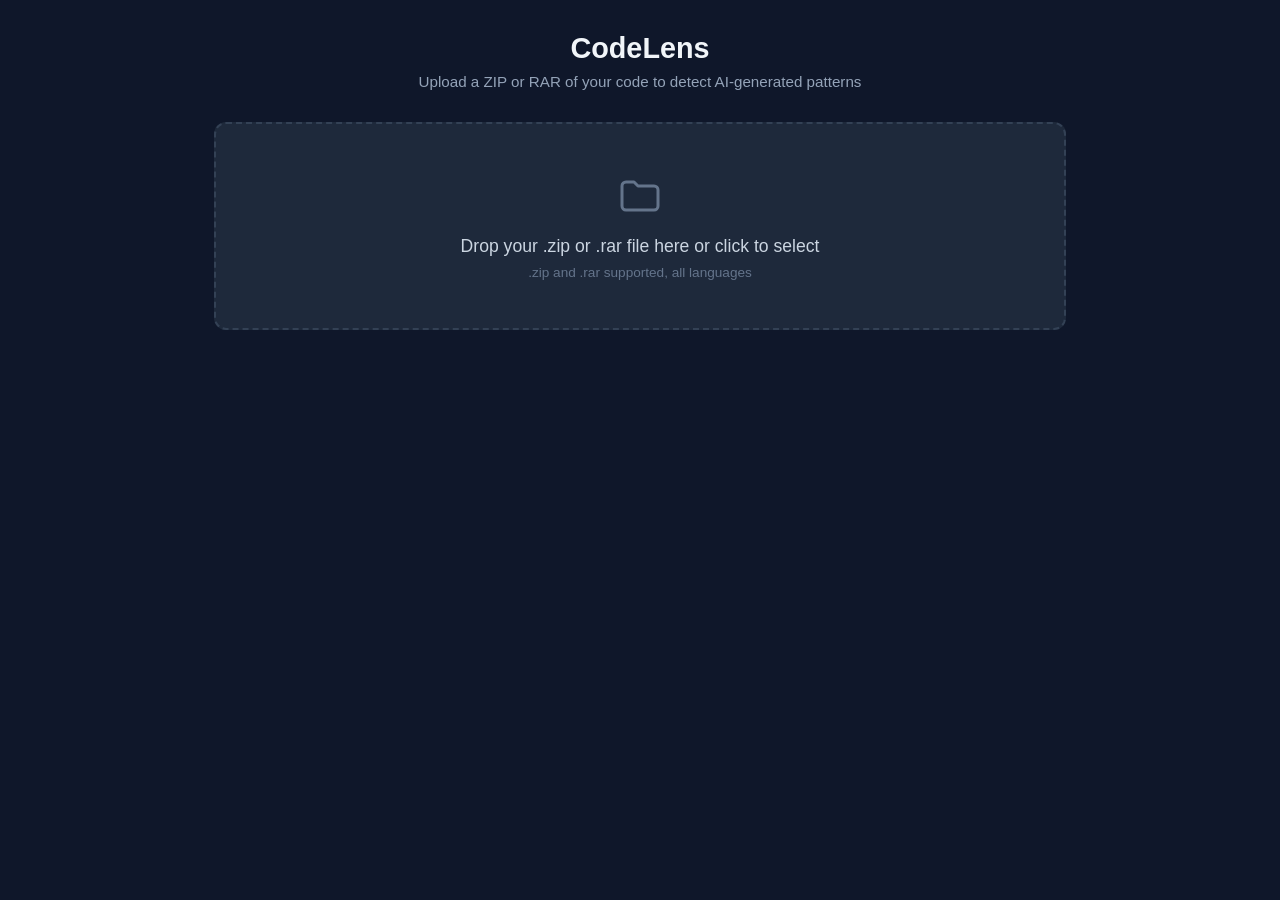
==== index.html @ b9134aea "feat: initial project setup — CodeLens AI detection tool" ====
<!DOCTYPE html>
<html lang="en">
<head>
<meta http-equiv="Content-Type" content="text/html; charset=UTF-8">
<meta name="viewport" content="width=device-width, initial-scale=1.0">
<title>CodeLens — AI Code Detector</title>
<link rel="icon" type="image/png" href="icon.png">
<link rel="apple-touch-icon" href="icon.png">
<style>
  * { margin: 0; padding: 0; box-sizing: border-box; }
  body {
    font-family: -apple-system, BlinkMacSystemFont, 'Segoe UI', Roboto, sans-serif;
    background: #0f172a; color: #e2e8f0; min-height: 100vh;
  }
  .container { max-width: 900px; margin: 0 auto; padding: 2rem 1.5rem; }
  h1 { text-align: center; font-size: 1.8rem; margin-bottom: 0.5rem; color: #f1f5f9; }
  .subtitle { text-align: center; color: #94a3b8; margin-bottom: 2rem; font-size: 0.95rem; }

  .upload-area {
    border: 2px dashed #334155; border-radius: 12px; padding: 3rem 2rem;
    text-align: center; cursor: pointer; transition: all 0.2s;
    background: #1e293b; position: relative;
  }
  .upload-area:hover, .upload-area.dragover { border-color: #3b82f6; background: #1e3a5f; }
  .upload-area input[type="file"] { position: absolute; inset: 0; opacity: 0; cursor: pointer; }
  .upload-icon { width: 3rem; height: 3rem; margin: 0 auto 1rem; display: block; color: #64748b; }
  .icon { width: 1em; height: 1em; vertical-align: -0.15em; }
  .tab-btn .icon, .toggle-btn .icon, .section-h .icon { margin-right: 0.45rem; }
  .dot { width: 0.8em; height: 0.8em; margin-right: 0.4rem; vertical-align: 0; }
  .chev { width: 0.9em; height: 0.9em; }
  .upload-text { font-size: 1.1rem; color: #cbd5e1; }
  .upload-hint { color: #64748b; font-size: 0.85rem; margin-top: 0.5rem; }

  .progress-bar-container {
    margin-top: 1.5rem; height: 6px; background: #1e293b; border-radius: 3px;
    overflow: hidden; display: none;
  }
  .progress-bar { height: 100%; width: 0%; background: #3b82f6; border-radius: 3px; transition: width 0.3s; }
  .loading-text { text-align: center; margin-top: 1rem; color: #94a3b8; display: none; font-size: 0.9rem; }

  #results { display: none; margin-top: 2rem; }
  .verdict-bar { padding: 1.5rem; border-radius: 12px; text-align: center; margin-bottom: 1.5rem; }
  .verdict-bar.green { background: #052e16; border: 1px solid #166534; }
  .verdict-bar.yellow { background: #422006; border: 1px solid #854d0e; }
  .verdict-bar.red { background: #450a0a; border: 1px solid #991b1b; }
  .verdict-label { font-size: 0.8rem; text-transform: uppercase; letter-spacing: 0.1em; margin-bottom: 0.5rem; }
  .verdict-bar.green .verdict-label { color: #4ade80; }
  .verdict-bar.yellow .verdict-label { color: #fbbf24; }
  .verdict-bar.red .verdict-label { color: #f87171; }
  .verdict-value { font-size: 1.5rem; font-weight: 700; margin-bottom: 1rem; }
  .verdict-bar.green .verdict-value { color: #22c55e; }
  .verdict-bar.yellow .verdict-value { color: #f59e0b; }
  .verdict-bar.red .verdict-value { color: #ef4444; }

  .stats { display: grid; grid-template-columns: repeat(auto-fit, minmax(140px, 1fr)); gap: 0.75rem; }
  .stat-box { background: #1e293b; border-radius: 8px; padding: 0.75rem 1rem; text-align: center; }
  .stat-value { font-size: 1.3rem; font-weight: 700; color: #f1f5f9; }
  .stat-label { font-size: 0.75rem; color: #64748b; margin-top: 0.25rem; }

  .toggle-section { margin-top: 1.5rem; display: flex; gap: 0.5rem; align-items: center; flex-wrap: wrap; }
  .toggle-btn {
    background: #1e293b; border: 1px solid #334155; color: #e2e8f0; padding: 0.5rem 1rem;
    border-radius: 8px; cursor: pointer; font-size: 0.85rem; transition: all 0.2s;
  }
  .toggle-btn:hover { background: #334155; }
  .toggle-btn.active { background: #3b82f6; border-color: #3b82f6; }

  .file-list { margin-top: 0.75rem; }
  .file-item {
    display: flex; align-items: center; padding: 0.5rem 0.75rem;
    border-bottom: 1px solid #1e293b; font-size: 0.85rem; gap: 1rem; flex-wrap: wrap;
  }
  .file-item:hover { background: #1e293b; }
  .file-lang {
    padding: 0.15rem 0.5rem; border-radius: 4px; font-size: 0.7rem; font-weight: 700;
    background: #334155; color: #94a3b8; min-width: 48px; text-align: center;
  }
  .file-name {
    flex: 1; overflow: hidden; text-overflow: ellipsis; white-space: nowrap;
    color: #cbd5e1; font-family: 'SF Mono', 'Fira Code', monospace; font-size: 0.8rem;
  }
  .file-score { font-weight: 700; font-family: 'SF Mono', 'Fira Code', monospace; min-width: 50px; text-align: right; }
  .bar-cell { width: 100px; }
  .bar-bg { height: 6px; background: #334155; border-radius: 3px; overflow: hidden; }
  .bar-fill { height: 100%; border-radius: 3px; transition: width 0.4s; }
  .score-green { color: #22c55e; } .score-amber { color: #f59e0b; } .score-red { color: #ef4444; }
  .bar-fill.green { background: #22c55e; } .bar-fill.amber { background: #f59e0b; } .bar-fill.red { background: #ef4444; }

  .tabs { display: flex; gap: 0; margin-bottom: 1.5rem; border-bottom: 2px solid #334155; }
  .tab-btn {
    padding: 0.6rem 1.5rem; background: none; border: none; color: #64748b;
    font-size: 0.9rem; font-weight: 600; cursor: pointer; border-bottom: 2px solid transparent;
    margin-bottom: -2px; transition: all 0.2s;
  }
  .tab-btn:hover { color: #cbd5e1; }
  .tab-btn.active { color: #3b82f6; border-bottom-color: #3b82f6; }
  .tab-content { display: none; } .tab-content.active { display: block; }

  .section-h { margin: 2.25rem 0 1.25rem; color: #e2e8f0; font-size: 1.1rem; }
  .tab-content > .section-h:first-child { margin-top: 0; }
  .audit-scores { display: grid; grid-template-columns: repeat(auto-fit, minmax(180px, 1fr)); gap: 0.75rem; margin-bottom: 1.5rem; }
  .audit-score-box { background: #1e293b; border-radius: 8px; padding: 1rem; text-align: center; }
  .audit-score-value { font-size: 1.8rem; font-weight: 700; font-family: 'SF Mono', 'Fira Code', monospace; }
  .audit-score-label { font-size: 0.75rem; color: #64748b; margin-top: 0.25rem; text-transform: uppercase; letter-spacing: 0.05em; }
  .score-critical { color: #ef4444; } .score-high { color: #f97316; } .score-amber { color: #f59e0b; }

  .finding-card { background: #1e293b; border-radius: 8px; padding: 1rem; margin-bottom: 1rem; border-left: 3px solid #334155; }
  .finding-card.sev-critical { border-left-color: #ef4444; }
  .finding-card.sev-high { border-left-color: #f97316; }
  .finding-card.sev-medium { border-left-color: #f59e0b; }
  .finding-card.sev-low { border-left-color: #22c55e; }
  .finding-header { display: flex; align-items: center; gap: 0.5rem; margin-bottom: 0.5rem; flex-wrap: wrap; }
  .finding-cat { font-weight: 600; color: #e2e8f0; font-size: 0.9rem; }
  .finding-sev { font-size: 0.7rem; padding: 0.15rem 0.5rem; border-radius: 4px; font-weight: 600; text-transform: uppercase; }
  .finding-sev.critical { background: #450a0a; color: #fca5a5; }
  .finding-sev.high { background: #431407; color: #fdba74; }
  .finding-sev.medium { background: #422006; color: #fcd34d; }
  .finding-sev.low { background: #052e16; color: #86efac; }
  .finding-conf { font-size: 0.7rem; color: #64748b; }
  .finding-loc { font-size: 0.75rem; color: #3b82f6; font-family: 'SF Mono', 'Fira Code', monospace; margin-bottom: 0.5rem; }
  .finding-expr { font-size: 0.85rem; color: #94a3b8; margin-bottom: 0.5rem; line-height: 1.5; }
  .finding-impact { font-size: 0.75rem; color: #64748b; margin-top: 0.3rem; }
  .finding-fix { font-size: 0.8rem; color: #64748b; padding: 0.5rem; background: #0f172a; border-radius: 4px; margin-top: 0.5rem; }
  .finding-fix::before { content: 'Fix: '; color: #3b82f6; font-weight: 600; }

  .arch-review { background: #1e293b; border-radius: 8px; padding: 1rem; margin-bottom: 1.5rem; }
  .arch-review h3 { color: #e2e8f0; font-size: 0.9rem; margin-bottom: 0.75rem; }
  .arch-item { display: flex; gap: 0.75rem; margin-bottom: 0.5rem; font-size: 0.85rem; }
  .arch-label { color: #64748b; min-width: 180px; font-weight: 600; }
  .arch-value { color: #94a3b8; }

  .action-table { width: 100%; border-collapse: collapse; font-size: 0.8rem; margin-bottom: 1rem; }
  .action-table th { text-align: left; padding: 0.75rem 0.6rem; color: #64748b; border-bottom: 2px solid #334155; font-weight: 600; text-transform: uppercase; font-size: 0.7rem; letter-spacing: 0.05em; }
  .action-table td { padding: 0.75rem 0.6rem; border-bottom: 1px solid #1e293b; color: #cbd5e1; vertical-align: top; }
  .action-table tr:hover { background: #1e293b; }
  .action-priority { font-weight: 700; color: #3b82f6; font-family: 'SF Mono', 'Fira Code', monospace; }
  .action-impact-high { color: #ef4444; } .action-impact-medium { color: #f59e0b; } .action-impact-low { color: #22c55e; }
  .action-effort { font-size: 0.7rem; padding: 0.1rem 0.4rem; border-radius: 3px; background: #334155; color: #94a3b8; }

  .error-msg { display: none; margin-top: 1rem; padding: 1rem; background: #450a0a; border: 1px solid #991b1b; border-radius: 8px; color: #fca5a5; text-align: center; }

  .signals-toggle { color: #3b82f6; font-size: 0.75rem; cursor: pointer; border: none; background: none; padding: 0.25rem 0; }
  .signals-toggle:hover { text-decoration: underline; }
  .signals-panel { display: none; flex-basis: 100%; padding: 0.5rem 0 0.5rem 2.5rem; font-size: 0.8rem; color: #94a3b8; }
  .signals-panel.visible { display: block; }
  .sig-row { display: flex; gap: 0.5rem; padding: 0.2rem 0; flex-direction: column; }
  .sig-name { color: #cbd5e1; } .sig-detail { color: #64748b; font-size: 0.75rem; }

  @media (max-width: 600px) {
    .container { padding: 1rem; } .upload-area { padding: 2rem 1rem; }
    .stats { grid-template-columns: repeat(2, 1fr); }
  }
</style>
</head>
<body>
<div class="container">
  <h1>CodeLens</h1>
  <p class="subtitle">Upload a ZIP or RAR of your code to detect AI-generated patterns</p>

  <div class="upload-area" id="uploadArea">
    <input type="file" id="fileInput" accept=".zip,.rar">
    <svg class="upload-icon" viewBox="0 0 24 24" fill="none" stroke="currentColor" stroke-width="1.5" stroke-linecap="round" stroke-linejoin="round" aria-hidden="true">
      <path d="M3 7a2 2 0 0 1 2-2h4l2 2h8a2 2 0 0 1 2 2v8a2 2 0 0 1-2 2H5a2 2 0 0 1-2-2z"/>
    </svg>
    <div class="upload-text">Drop your .zip or .rar file here or click to select</div>
    <div class="upload-hint">.zip and .rar supported, all languages</div>
  </div>

  <div class="progress-bar-container" id="progressContainer">
    <div class="progress-bar" id="progressBar"></div>
  </div>
  <div class="loading-text" id="loadingText">Analyzing... please wait</div>
  <div class="error-msg" id="errorMsg"></div>

  <div id="results">
    <div style="display:flex;justify-content:flex-end;margin-bottom:0.75rem;">
      <button class="toggle-btn" onclick="downloadReport()" title="Download the full analysis as Markdown"><svg class="icon" viewBox="0 0 24 24" fill="none" stroke="currentColor" stroke-width="2" stroke-linecap="round" stroke-linejoin="round" aria-hidden="true"><path d="M12 3v12"/><path d="M7 11l5 5 5-5"/><path d="M5 21h14"/></svg>Download report (.md)</button>
    </div>
    <div class="tabs">
      <button class="tab-btn active" onclick="switchTab('ai')"><svg class="icon" viewBox="0 0 24 24" fill="none" stroke="currentColor" stroke-width="2" stroke-linecap="round" stroke-linejoin="round" aria-hidden="true"><circle cx="11" cy="11" r="7"/><line x1="21" y1="21" x2="16.65" y2="16.65"/></svg>AI Detection</button>
      <button class="tab-btn" onclick="switchTab('audit')"><svg class="icon" viewBox="0 0 24 24" fill="none" stroke="currentColor" stroke-width="2" stroke-linecap="round" stroke-linejoin="round" aria-hidden="true"><path d="M12 3l7 3v5c0 4.4-3 7.9-7 10-4-2.1-7-5.6-7-10V6z"/></svg>Codebase Audit</button>
    </div>

    <div id="tab-ai" class="tab-content active">
      <div class="verdict-bar red" id="verdictBar">
        <div class="verdict-label">Verdict</div>
        <div class="verdict-value" id="verdictValue"></div>
      </div>
      <div class="stats" id="statsGrid"></div>

      <div class="toggle-section">
        <button class="toggle-btn" onclick="showFiles('green', event)"><svg class="dot" viewBox="0 0 12 12" aria-hidden="true"><circle cx="6" cy="6" r="5" fill="#22c55e"/></svg>Clean</button>
        <button class="toggle-btn" onclick="showFiles('amber', event)"><svg class="dot" viewBox="0 0 12 12" aria-hidden="true"><circle cx="6" cy="6" r="5" fill="#f59e0b"/></svg>Suspicious</button>
        <button class="toggle-btn" onclick="showFiles('red', event)"><svg class="dot" viewBox="0 0 12 12" aria-hidden="true"><circle cx="6" cy="6" r="5" fill="#ef4444"/></svg>Likely AI</button>
        <button class="toggle-btn active" onclick="showFiles('all', event)">All files</button>
      </div>
      <div style="font-size:0.8rem;color:#64748b;margin-bottom:0.5rem;" id="fileCountLabel"></div>
      <div class="file-list" id="fileList"></div>
    </div>

    <div id="tab-audit" class="tab-content">
      <h2 class="section-h"><svg class="icon" viewBox="0 0 24 24" fill="none" stroke="currentColor" stroke-width="2" stroke-linecap="round" stroke-linejoin="round" aria-hidden="true"><line x1="6" y1="20" x2="6" y2="11"/><line x1="12" y1="20" x2="12" y2="5"/><line x1="18" y1="20" x2="18" y2="14"/></svg>Executive Summary</h2>
      <div class="audit-scores" id="auditScores"></div>

      <h2 class="section-h"><svg class="icon" viewBox="0 0 24 24" fill="none" stroke="currentColor" stroke-width="2" stroke-linecap="round" stroke-linejoin="round" aria-hidden="true"><path d="M3 21h18"/><path d="M5 21V8l7-5 7 5v13"/><path d="M9 21v-6h6v6"/></svg>Architecture Review</h2>
      <div class="arch-review" id="archReview"></div>

      <h2 class="section-h"><svg class="icon" viewBox="0 0 24 24" fill="none" stroke="currentColor" stroke-width="2" stroke-linecap="round" stroke-linejoin="round" aria-hidden="true"><path d="M12 4l9 16H3z"/><line x1="12" y1="10" x2="12" y2="14"/><line x1="12" y1="17" x2="12" y2="17"/></svg>Findings (<span id="findingCount">0</span>)</h2>
      <div id="findingsList"></div>

      <h2 class="section-h"><svg class="icon" viewBox="0 0 24 24" fill="none" stroke="currentColor" stroke-width="2" stroke-linecap="round" stroke-linejoin="round" aria-hidden="true"><line x1="9" y1="6" x2="20" y2="6"/><line x1="9" y1="12" x2="20" y2="12"/><line x1="9" y1="18" x2="20" y2="18"/><line x1="4" y1="6" x2="4" y2="6"/><line x1="4" y1="12" x2="4" y2="12"/><line x1="4" y1="18" x2="4" y2="18"/></svg>Prioritized Action Plan</h2>
      <div style="overflow-x:auto;">
        <table class="action-table" id="actionTable"></table>
      </div>
    </div>
  </div>
</div>

<script>
const uploadArea = document.getElementById('uploadArea');
const fileInput = document.getElementById('fileInput');
const progressContainer = document.getElementById('progressContainer');
const progressBar = document.getElementById('progressBar');
const loadingText = document.getElementById('loadingText');
const results = document.getElementById('results');
const errorMsg = document.getElementById('errorMsg');

let currentFilter = 'all';
let currentResult = null;

['dragenter', 'dragover'].forEach(evt => {
  uploadArea.addEventListener(evt, e => { e.preventDefault(); uploadArea.classList.add('dragover'); });
});
['dragleave', 'drop'].forEach(evt => {
  uploadArea.addEventListener(evt, e => { e.preventDefault(); uploadArea.classList.remove('dragover'); });
});
uploadArea.addEventListener('drop', e => {
  const file = e.dataTransfer && e.dataTransfer.files && e.dataTransfer.files[0];
  if (file) handleFile(file);
});
fileInput.addEventListener('change', () => {
  if (fileInput.files[0]) handleFile(fileInput.files[0]);
});

function handleFile(file) {
  const name = file.name.toLowerCase();
  if (!name.endsWith('.zip') && !name.endsWith('.rar')) {
    showError('Please upload a .zip or .rar file.');
    return;
  }
  results.style.display = 'none';
  errorMsg.style.display = 'none';
  progressContainer.style.display = 'block';
  loadingText.style.display = 'block';
  progressBar.style.width = '0%';
  loadingText.textContent = 'Uploading...';

  const xhr = new XMLHttpRequest();
  xhr.open('POST', '/analyze?filename=' + encodeURIComponent(file.name));
  xhr.setRequestHeader('Content-Type', 'application/octet-stream');

  xhr.upload.addEventListener('progress', e => {
    if (e.lengthComputable) {
      progressBar.style.width = Math.round((e.loaded / e.total) * 30) + '%';
    }
  });

  xhr.addEventListener('load', () => {
    progressBar.style.width = '30%';
    loadingText.textContent = 'Analyzing... please wait';
    if (xhr.status >= 500) { showError('Server error. Please try again.'); return; }
    let data;
    try { data = JSON.parse(xhr.responseText); }
    catch (e) { showError('Failed to parse server response: ' + e.message); return; }
    if (data.error) {
      showError(data.error);
      progressContainer.style.display = 'none';
      loadingText.style.display = 'none';
      return;
    }
    data.source_name = file.name;
    currentResult = data;
    renderResults(data);
    progressBar.style.width = '100%';
  });

  xhr.addEventListener('error', () => showError('Upload failed. Check your connection and try again.'));
  xhr.send(file);
}

function getScoreClass(score) { return score >= 80 ? 'red' : score >= 30 ? 'amber' : 'green'; }

function langTag(f) {
  if (f.tag) return '[' + f.tag + ']';
  const map = { js: '[JS]', typescript: '[TS]', python: '[PY]', php: '[PHP]', html: '[HTML]', css: '[CSS]', json: '[JSON]' };
  return map[f.language] || '[??]';
}

function renderResults(data) {
  document.getElementById('progressContainer').style.display = 'none';
  document.getElementById('loadingText').style.display = 'none';
  results.style.display = 'block';

  const vb = document.getElementById('verdictBar');
  vb.className = 'verdict-bar ' + (data.verdict_color === '#22c55e' ? 'green' : data.verdict_color === '#f59e0b' ? 'yellow' : 'red');
  document.getElementById('verdictValue').textContent = data.verdict;

  const stats = document.getElementById('statsGrid');
  stats.innerHTML = '';
  [
    [data.total_files, 'FILES ANALYZED'],
    [data.files_above_threshold, 'FLAGGED FILES'],
    [data.avg_score, 'AVG SCORE'],
    [data.min_score + '–' + data.max_score, 'SCORE RANGE'],
  ].forEach(([val, label]) => {
    const div = document.createElement('div');
    div.className = 'stat-box';
    div.innerHTML = '<div class="stat-value">' + val + '</div><div class="stat-label">' + label + '</div>';
    stats.appendChild(div);
  });

  renderFileList(data);
  if (data.audit) renderAudit(data.audit);
}

function switchTab(tab) {
  document.querySelectorAll('.tab-btn').forEach((b, i) => b.classList.toggle('active', tab === 'ai' ? i === 0 : i === 1));
  document.getElementById('tab-ai').classList.toggle('active', tab === 'ai');
  document.getElementById('tab-audit').classList.toggle('active', tab === 'audit');
}

function renderAudit(audit) {
  const scoresEl = document.getElementById('auditScores');
  scoresEl.innerHTML = '';
  for (const s of audit.scores) {
    const cls = s.score >= 75 ? 'score-green' : s.score >= 50 ? 'score-amber' : 'score-critical';
    scoresEl.innerHTML += '<div class="audit-score-box"><div class="audit-score-value ' + cls + '">' + s.score +
      '</div><div class="audit-score-label">' + s.category + '</div></div>';
  }

  const ar = audit.architecture_review;
  let archHtml = '<h3>Architecture Overview</h3>';
  [
    ['Separation of concerns', ar.separation_of_concerns],
    ['Dependency management', ar.dependency_management],
    ['Layering', ar.layering],
    ['Domain modeling', ar.domain_modeling],
    ['Test strategy', ar.test_strategy],
    ['Data access strategy', ar.data_access_strategy],
    ['Security posture', ar.security_posture],
  ].forEach(([label, value]) => {
    if (value) archHtml += '<div class="arch-item"><span class="arch-label">' + label +
      '</span><span class="arch-value">' + escapeHtml(value) + '</span></div>';
  });
  document.getElementById('archReview').innerHTML = archHtml;

  const findingsEl = document.getElementById('findingsList');
  document.getElementById('findingCount').textContent = audit.findings.length;
  findingsEl.innerHTML = '';
  const sevOrder = { Critical: 0, High: 1, Medium: 2, Low: 3 };
  const sorted = [...audit.findings].sort((a, b) => (sevOrder[a.severity] ?? 4) - (sevOrder[b.severity] ?? 4));
  sorted.slice(0, 200).forEach(f => {
    findingsEl.innerHTML += '<div class="finding-card sev-' + f.severity.toLowerCase() + '">' +
      '<div class="finding-header">' +
        '<span class="finding-cat">' + escapeHtml(f.category) + '</span>' +
        '<span class="finding-sev ' + f.severity.toLowerCase() + '">' + f.severity + '</span>' +
        '<span class="finding-conf">Confidence: ' + f.confidence + '</span>' +
      '</div>' +
      '<div class="finding-loc">' + escapeHtml(f.location) + '</div>' +
      '<div class="finding-expr">' + escapeHtml(f.explanation) + '</div>' +
      '<div class="finding-impact">' + escapeHtml(f.estimated_impact) + '</div>' +
      '<div class="finding-fix">' + escapeHtml(f.recommendation) + '</div>' +
    '</div>';
  });

  const tableEl = document.getElementById('actionTable');
  let rows = '<thead><tr><th>#</th><th>Issue</th><th>Effort</th><th>Impact</th><th>Recommendation</th></tr></thead><tbody>';
  for (const a of audit.action_plan) {
    const impactCls = a.impact === 'High' ? 'action-impact-high' : a.impact === 'Medium' ? 'action-impact-medium' : 'action-impact-low';
    rows += '<tr><td class="action-priority">' + a.priority + '</td><td>' + escapeHtml(a.issue) +
      '</td><td><span class="action-effort">' + a.effort + '</span></td><td class="' + impactCls + '">' + a.impact +
      '</td><td>' + escapeHtml(a.recommendation) + '</td></tr>';
  }
  tableEl.innerHTML = rows + '</tbody>';
}

function renderFileList(data) {
  const list = document.getElementById('fileList');
  const countLabel = document.getElementById('fileCountLabel');
  const all = data.files || [];

  let filtered = all;
  if (currentFilter !== 'all') {
    filtered = all.filter(f => f.score_color === getScoreClass(f.score));
    const label = currentFilter === 'green' ? 'Clean (0-29)' : currentFilter === 'amber' ? 'Suspicious (30-79)' : 'Likely AI (80+)';
    countLabel.textContent = label + ' — ' + filtered.length + ' files';
  } else {
    countLabel.textContent = 'All files — ' + filtered.length + ' files';
  }

  let html = '';
  filtered.forEach(f => {
    const cls = getScoreClass(f.score);
    const pct = Math.round(f.score);
    let signalsHtml = '';
    if (f.signals) {
      for (const sig of f.signals) {
        signalsHtml += '<div class="sig-row"><span class="sig-name">' + escapeHtml(sig.name) + ': ' + Number(sig.score).toFixed(1) + '</span>';
        if (sig.details) {
          for (const d of sig.details.slice(0, 3)) {
            signalsHtml += '<div class="sig-detail">• ' + escapeHtml(d) + '</div>';
          }
        }
        signalsHtml += '</div>';
      }
    }
    html += '<div class="file-item">' +
      '<span class="file-lang">' + langTag(f) + '</span>' +
      '<span class="file-name" title="' + escapeHtml(f.filename) + '">' + escapeHtml(f.filename) + '</span>' +
      '<div class="bar-cell"><div class="bar-bg"><div class="bar-fill ' + cls + '" style="width:' + pct + '%"></div></div></div>' +
      '<span class="file-score score-' + cls + '">' + f.score + '</span>' +
      '<button class="signals-toggle" onclick="this.parentElement.querySelector(\'.signals-panel\').classList.toggle(\'visible\')"><svg class="chev" viewBox="0 0 24 24" fill="none" stroke="currentColor" stroke-width="2" stroke-linecap="round" stroke-linejoin="round" aria-hidden="true"><polyline points="6 9 12 15 18 9"/></svg></button>' +
      '<div class="signals-panel">' + signalsHtml + '</div>' +
    '</div>';
  });

  list.innerHTML = html || '<div style="padding:1rem;color:#64748b;text-align:center;">No files match this filter.</div>';
}

function showFiles(filter, ev) {
  currentFilter = filter;
  document.querySelectorAll('.toggle-btn').forEach(b => b.classList.remove('active'));
  if (ev && ev.target) ev.target.classList.add('active');
  if (currentResult) renderFileList(currentResult);
}

function escapeHtml(s) {
  const d = document.createElement('div');
  d.textContent = s == null ? '' : s;
  return d.innerHTML;
}

function mdEscape(s) {
  return String(s == null ? '' : s).replace(/\|/g, '\\|').replace(/\r?\n/g, ' ').trim();
}

function scoreVerdict(score) {
  return score >= 80 ? 'Likely AI' : score >= 30 ? 'Suspicious' : 'Clean';
}

function reportFileName(name) {
  const base = (name || 'report').replace(/\.[^./\\]+$/, '').replace(/[^\w.-]+/g, '_');
  return (base || 'report') + '-report.md';
}

function buildMarkdown(data) {
  const L = [];
  L.push('# CodeLens - Report');
  L.push('');
  L.push('- **Source archive:** ' + mdEscape(data.source_name || '(unknown)'));
  L.push('- **Generated:** ' + new Date().toISOString());
  L.push('- **Verdict:** ' + data.verdict);
  L.push('- **Files analyzed:** ' + data.total_files);
  L.push('- **Flagged files (score >= 80):** ' + data.files_above_threshold);
  L.push('- **Average score:** ' + data.avg_score);
  L.push('- **Score range:** ' + data.min_score + ' - ' + data.max_score);
  L.push('');

  L.push('## AI Detection');
  L.push('');
  L.push('| # | File | Lang | Score | Verdict |');
  L.push('|---|------|------|------:|---------|');
  (data.files || []).forEach((f, i) => {
    L.push('| ' + (i + 1) + ' | ' + mdEscape(f.filename) + ' | ' + (f.tag || f.language) +
      ' | ' + f.score + ' | ' + scoreVerdict(f.score) + ' |');
  });
  L.push('');

  L.push('### Per-file signals');
  L.push('');
  (data.files || []).forEach(f => {
    L.push('#### ' + mdEscape(f.filename) + ' - ' + f.score + ' (' + scoreVerdict(f.score) + ')');
    L.push('');
    (f.signals || []).forEach(s => {
      L.push('- **' + mdEscape(s.name) + ':** ' + Number(s.score).toFixed(1));
      (s.details || []).forEach(d => L.push('  - ' + mdEscape(d)));
    });
    L.push('');
  });

  if (data.audit) {
    const a = data.audit;
    L.push('## Codebase Audit');
    L.push('');
    L.push('### Scores');
    L.push('');
    L.push('| Category | Score |');
    L.push('|----------|------:|');
    (a.scores || []).forEach(s => L.push('| ' + mdEscape(s.category) + ' | ' + s.score + ' |'));
    L.push('');

    const ar = a.architecture_review || {};
    L.push('### Architecture Review');
    L.push('');
    [
      ['Separation of concerns', ar.separation_of_concerns],
      ['Dependency management', ar.dependency_management],
      ['Layering', ar.layering],
      ['Domain modeling', ar.domain_modeling],
      ['Test strategy', ar.test_strategy],
      ['Data access strategy', ar.data_access_strategy],
      ['Security posture', ar.security_posture],
    ].forEach(([label, value]) => { if (value) L.push('- **' + label + ':** ' + mdEscape(value)); });
    L.push('');

    L.push('### Findings (' + (a.findings || []).length + ')');
    L.push('');
    (a.findings || []).forEach(f => {
      L.push('#### ' + mdEscape(f.category) + ' - ' + f.severity + ' (' + f.confidence + ' confidence)');
      L.push('');
      L.push('- **Location:** ' + mdEscape(f.location));
      L.push('- **Explanation:** ' + mdEscape(f.explanation));
      L.push('- **Impact:** ' + mdEscape(f.estimated_impact));
      L.push('- **Fix:** ' + mdEscape(f.recommendation));
      L.push('');
    });

    L.push('### Prioritized Action Plan');
    L.push('');
    L.push('| # | Issue | Effort | Impact | Recommendation |');
    L.push('|---|-------|--------|--------|----------------|');
    (a.action_plan || []).forEach(p => {
      L.push('| ' + p.priority + ' | ' + mdEscape(p.issue) + ' | ' + p.effort + ' | ' +
        p.impact + ' | ' + mdEscape(p.recommendation) + ' |');
    });
    L.push('');
  }

  return L.join('\n');
}

function downloadReport() {
  if (!currentResult) return;
  const blob = new Blob([buildMarkdown(currentResult)], { type: 'text/markdown;charset=utf-8' });
  const url = URL.createObjectURL(blob);
  const a = document.createElement('a');
  a.href = url;
  a.download = reportFileName(currentResult.source_name);
  document.body.appendChild(a);
  a.click();
  document.body.removeChild(a);
  setTimeout(() => URL.revokeObjectURL(url), 1000);
}

function showError(msg) {
  errorMsg.innerHTML = escapeHtml(msg);
  errorMsg.style.display = 'block';
}
</script>
</body>
</html>
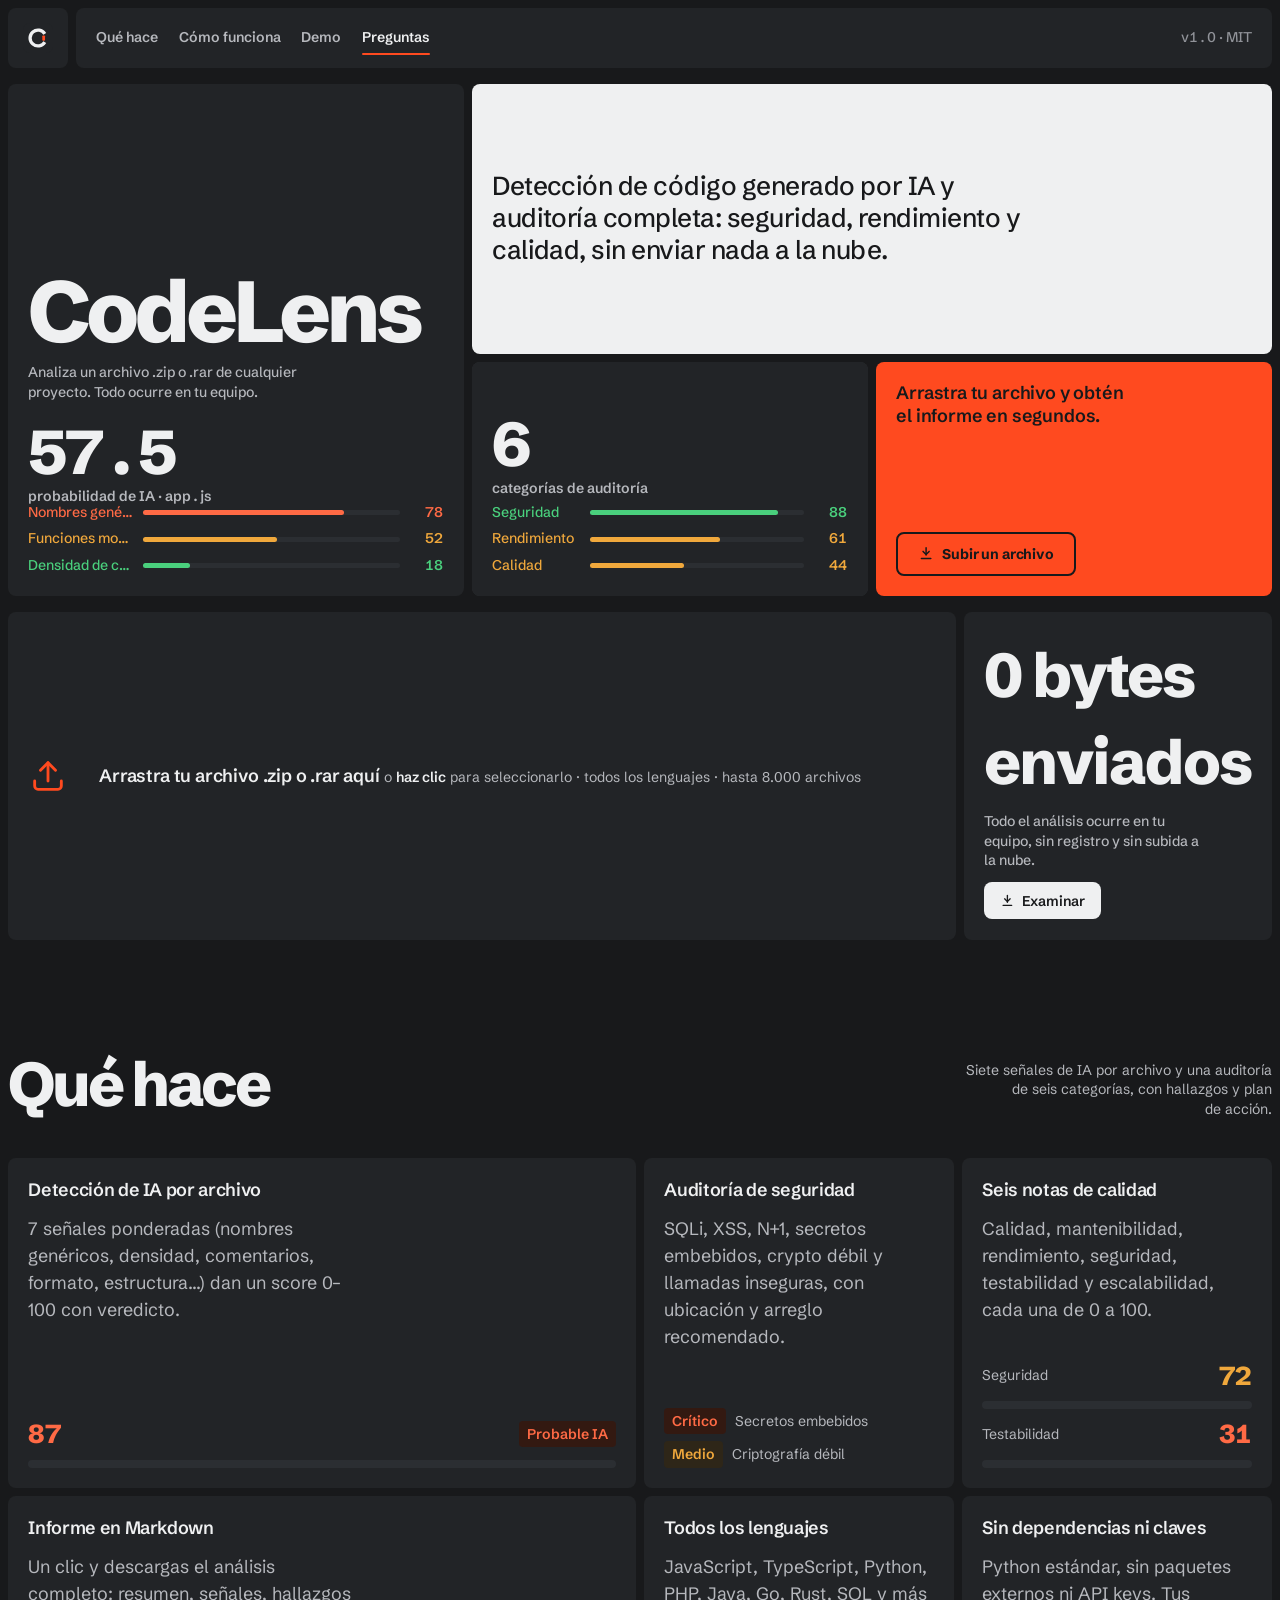
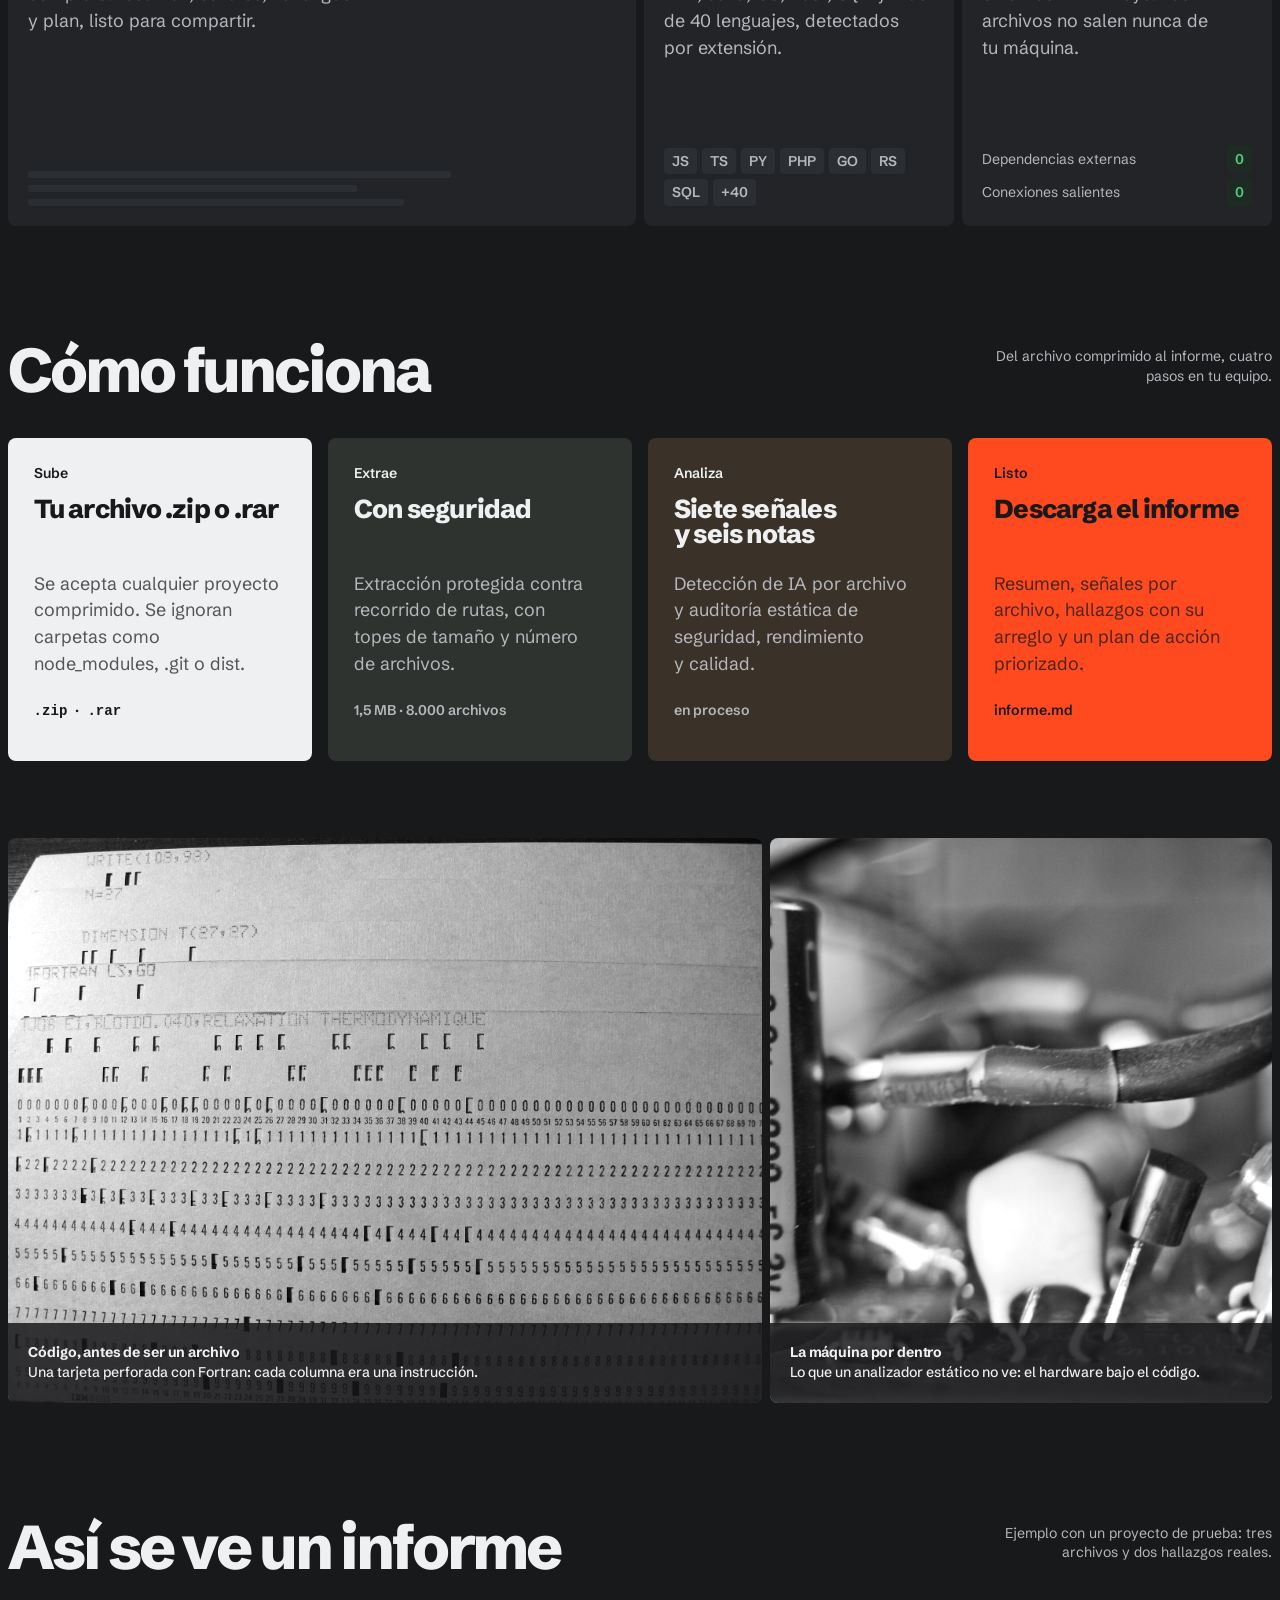
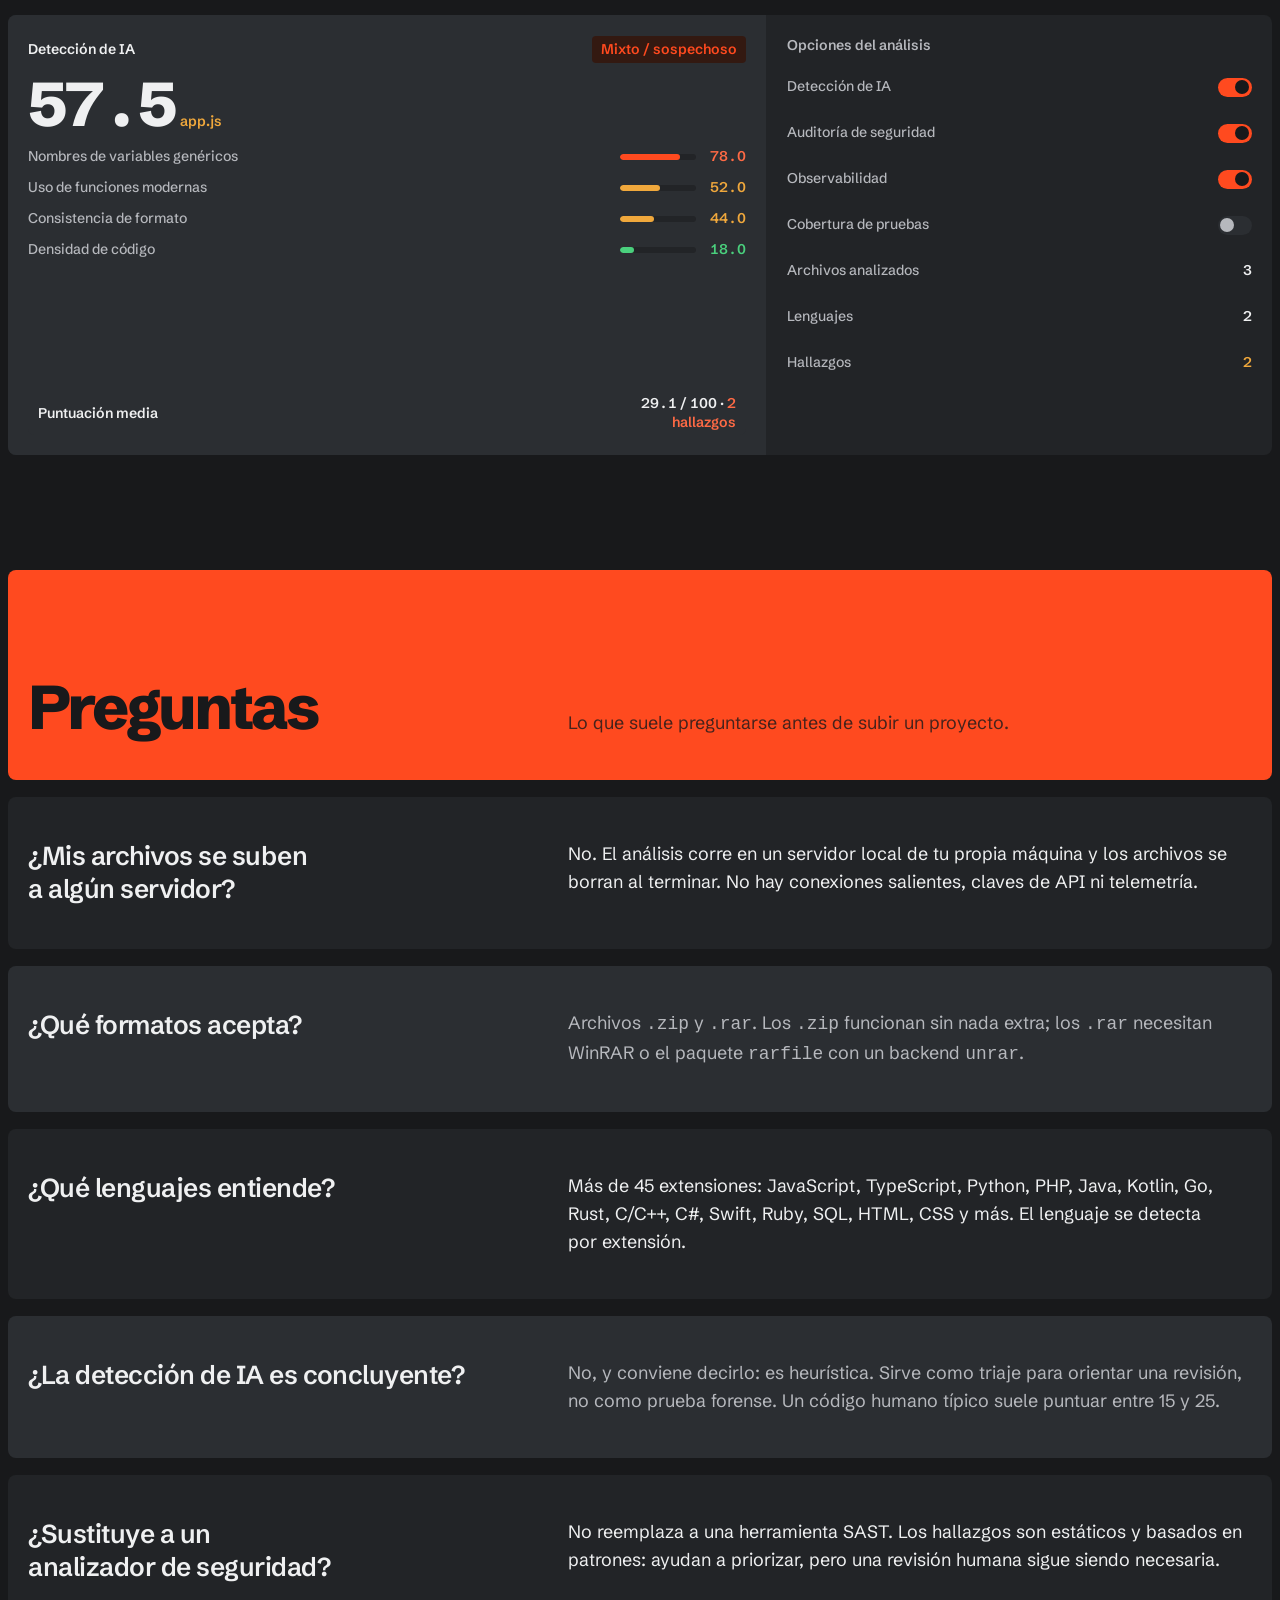
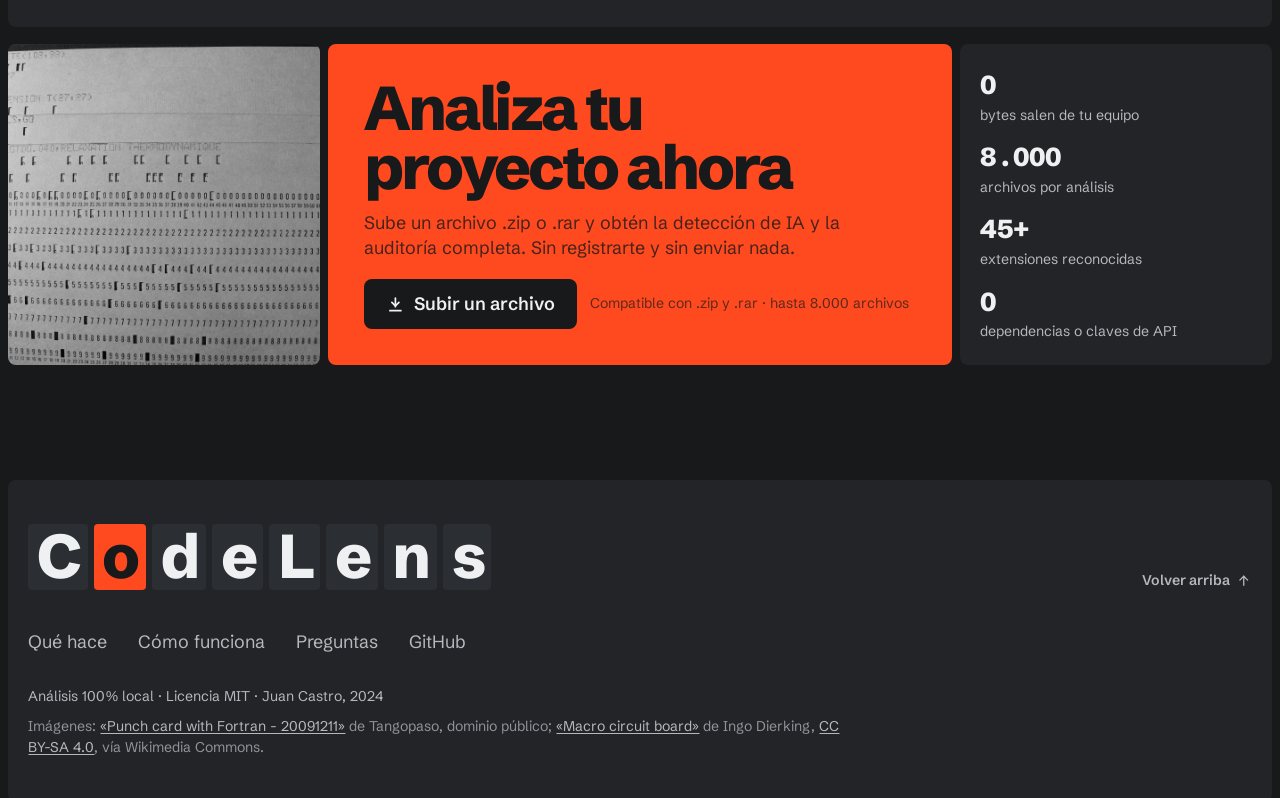
==== commit 2230823c: "chore: CodeLens v1.0.0" ====
--- a/index.html
+++ b/index.html
@@ -1,219 +1,335 @@
 <!DOCTYPE html>
-<html lang="en">
+<html lang="es">
 <head>
 <meta http-equiv="Content-Type" content="text/html; charset=UTF-8">
 <meta name="viewport" content="width=device-width, initial-scale=1.0">
-<title>CodeLens — AI Code Detector</title>
-<link rel="icon" type="image/png" href="icon.png">
-<link rel="apple-touch-icon" href="icon.png">
-<style>
-  * { margin: 0; padding: 0; box-sizing: border-box; }
-  body {
-    font-family: -apple-system, BlinkMacSystemFont, 'Segoe UI', Roboto, sans-serif;
-    background: #0f172a; color: #e2e8f0; min-height: 100vh;
-  }
-  .container { max-width: 900px; margin: 0 auto; padding: 2rem 1.5rem; }
-  h1 { text-align: center; font-size: 1.8rem; margin-bottom: 0.5rem; color: #f1f5f9; }
-  .subtitle { text-align: center; color: #94a3b8; margin-bottom: 2rem; font-size: 0.95rem; }
-
-  .upload-area {
-    border: 2px dashed #334155; border-radius: 12px; padding: 3rem 2rem;
-    text-align: center; cursor: pointer; transition: all 0.2s;
-    background: #1e293b; position: relative;
-  }
-  .upload-area:hover, .upload-area.dragover { border-color: #3b82f6; background: #1e3a5f; }
-  .upload-area input[type="file"] { position: absolute; inset: 0; opacity: 0; cursor: pointer; }
-  .upload-icon { width: 3rem; height: 3rem; margin: 0 auto 1rem; display: block; color: #64748b; }
-  .icon { width: 1em; height: 1em; vertical-align: -0.15em; }
-  .tab-btn .icon, .toggle-btn .icon, .section-h .icon { margin-right: 0.45rem; }
-  .dot { width: 0.8em; height: 0.8em; margin-right: 0.4rem; vertical-align: 0; }
-  .chev { width: 0.9em; height: 0.9em; }
-  .upload-text { font-size: 1.1rem; color: #cbd5e1; }
-  .upload-hint { color: #64748b; font-size: 0.85rem; margin-top: 0.5rem; }
-
-  .progress-bar-container {
-    margin-top: 1.5rem; height: 6px; background: #1e293b; border-radius: 3px;
-    overflow: hidden; display: none;
-  }
-  .progress-bar { height: 100%; width: 0%; background: #3b82f6; border-radius: 3px; transition: width 0.3s; }
-  .loading-text { text-align: center; margin-top: 1rem; color: #94a3b8; display: none; font-size: 0.9rem; }
-
-  #results { display: none; margin-top: 2rem; }
-  .verdict-bar { padding: 1.5rem; border-radius: 12px; text-align: center; margin-bottom: 1.5rem; }
-  .verdict-bar.green { background: #052e16; border: 1px solid #166534; }
-  .verdict-bar.yellow { background: #422006; border: 1px solid #854d0e; }
-  .verdict-bar.red { background: #450a0a; border: 1px solid #991b1b; }
-  .verdict-label { font-size: 0.8rem; text-transform: uppercase; letter-spacing: 0.1em; margin-bottom: 0.5rem; }
-  .verdict-bar.green .verdict-label { color: #4ade80; }
-  .verdict-bar.yellow .verdict-label { color: #fbbf24; }
-  .verdict-bar.red .verdict-label { color: #f87171; }
-  .verdict-value { font-size: 1.5rem; font-weight: 700; margin-bottom: 1rem; }
-  .verdict-bar.green .verdict-value { color: #22c55e; }
-  .verdict-bar.yellow .verdict-value { color: #f59e0b; }
-  .verdict-bar.red .verdict-value { color: #ef4444; }
-
-  .stats { display: grid; grid-template-columns: repeat(auto-fit, minmax(140px, 1fr)); gap: 0.75rem; }
-  .stat-box { background: #1e293b; border-radius: 8px; padding: 0.75rem 1rem; text-align: center; }
-  .stat-value { font-size: 1.3rem; font-weight: 700; color: #f1f5f9; }
-  .stat-label { font-size: 0.75rem; color: #64748b; margin-top: 0.25rem; }
-
-  .toggle-section { margin-top: 1.5rem; display: flex; gap: 0.5rem; align-items: center; flex-wrap: wrap; }
-  .toggle-btn {
-    background: #1e293b; border: 1px solid #334155; color: #e2e8f0; padding: 0.5rem 1rem;
-    border-radius: 8px; cursor: pointer; font-size: 0.85rem; transition: all 0.2s;
-  }
-  .toggle-btn:hover { background: #334155; }
-  .toggle-btn.active { background: #3b82f6; border-color: #3b82f6; }
-
-  .file-list { margin-top: 0.75rem; }
-  .file-item {
-    display: flex; align-items: center; padding: 0.5rem 0.75rem;
-    border-bottom: 1px solid #1e293b; font-size: 0.85rem; gap: 1rem; flex-wrap: wrap;
-  }
-  .file-item:hover { background: #1e293b; }
-  .file-lang {
-    padding: 0.15rem 0.5rem; border-radius: 4px; font-size: 0.7rem; font-weight: 700;
-    background: #334155; color: #94a3b8; min-width: 48px; text-align: center;
-  }
-  .file-name {
-    flex: 1; overflow: hidden; text-overflow: ellipsis; white-space: nowrap;
-    color: #cbd5e1; font-family: 'SF Mono', 'Fira Code', monospace; font-size: 0.8rem;
-  }
-  .file-score { font-weight: 700; font-family: 'SF Mono', 'Fira Code', monospace; min-width: 50px; text-align: right; }
-  .bar-cell { width: 100px; }
-  .bar-bg { height: 6px; background: #334155; border-radius: 3px; overflow: hidden; }
-  .bar-fill { height: 100%; border-radius: 3px; transition: width 0.4s; }
-  .score-green { color: #22c55e; } .score-amber { color: #f59e0b; } .score-red { color: #ef4444; }
-  .bar-fill.green { background: #22c55e; } .bar-fill.amber { background: #f59e0b; } .bar-fill.red { background: #ef4444; }
-
-  .tabs { display: flex; gap: 0; margin-bottom: 1.5rem; border-bottom: 2px solid #334155; }
-  .tab-btn {
-    padding: 0.6rem 1.5rem; background: none; border: none; color: #64748b;
-    font-size: 0.9rem; font-weight: 600; cursor: pointer; border-bottom: 2px solid transparent;
-    margin-bottom: -2px; transition: all 0.2s;
-  }
-  .tab-btn:hover { color: #cbd5e1; }
-  .tab-btn.active { color: #3b82f6; border-bottom-color: #3b82f6; }
-  .tab-content { display: none; } .tab-content.active { display: block; }
-
-  .section-h { margin: 2.25rem 0 1.25rem; color: #e2e8f0; font-size: 1.1rem; }
-  .tab-content > .section-h:first-child { margin-top: 0; }
-  .audit-scores { display: grid; grid-template-columns: repeat(auto-fit, minmax(180px, 1fr)); gap: 0.75rem; margin-bottom: 1.5rem; }
-  .audit-score-box { background: #1e293b; border-radius: 8px; padding: 1rem; text-align: center; }
-  .audit-score-value { font-size: 1.8rem; font-weight: 700; font-family: 'SF Mono', 'Fira Code', monospace; }
-  .audit-score-label { font-size: 0.75rem; color: #64748b; margin-top: 0.25rem; text-transform: uppercase; letter-spacing: 0.05em; }
-  .score-critical { color: #ef4444; } .score-high { color: #f97316; } .score-amber { color: #f59e0b; }
-
-  .finding-card { background: #1e293b; border-radius: 8px; padding: 1rem; margin-bottom: 1rem; border-left: 3px solid #334155; }
-  .finding-card.sev-critical { border-left-color: #ef4444; }
-  .finding-card.sev-high { border-left-color: #f97316; }
-  .finding-card.sev-medium { border-left-color: #f59e0b; }
-  .finding-card.sev-low { border-left-color: #22c55e; }
-  .finding-header { display: flex; align-items: center; gap: 0.5rem; margin-bottom: 0.5rem; flex-wrap: wrap; }
-  .finding-cat { font-weight: 600; color: #e2e8f0; font-size: 0.9rem; }
-  .finding-sev { font-size: 0.7rem; padding: 0.15rem 0.5rem; border-radius: 4px; font-weight: 600; text-transform: uppercase; }
-  .finding-sev.critical { background: #450a0a; color: #fca5a5; }
-  .finding-sev.high { background: #431407; color: #fdba74; }
-  .finding-sev.medium { background: #422006; color: #fcd34d; }
-  .finding-sev.low { background: #052e16; color: #86efac; }
-  .finding-conf { font-size: 0.7rem; color: #64748b; }
-  .finding-loc { font-size: 0.75rem; color: #3b82f6; font-family: 'SF Mono', 'Fira Code', monospace; margin-bottom: 0.5rem; }
-  .finding-expr { font-size: 0.85rem; color: #94a3b8; margin-bottom: 0.5rem; line-height: 1.5; }
-  .finding-impact { font-size: 0.75rem; color: #64748b; margin-top: 0.3rem; }
-  .finding-fix { font-size: 0.8rem; color: #64748b; padding: 0.5rem; background: #0f172a; border-radius: 4px; margin-top: 0.5rem; }
-  .finding-fix::before { content: 'Fix: '; color: #3b82f6; font-weight: 600; }
-
-  .arch-review { background: #1e293b; border-radius: 8px; padding: 1rem; margin-bottom: 1.5rem; }
-  .arch-review h3 { color: #e2e8f0; font-size: 0.9rem; margin-bottom: 0.75rem; }
-  .arch-item { display: flex; gap: 0.75rem; margin-bottom: 0.5rem; font-size: 0.85rem; }
-  .arch-label { color: #64748b; min-width: 180px; font-weight: 600; }
-  .arch-value { color: #94a3b8; }
-
-  .action-table { width: 100%; border-collapse: collapse; font-size: 0.8rem; margin-bottom: 1rem; }
-  .action-table th { text-align: left; padding: 0.75rem 0.6rem; color: #64748b; border-bottom: 2px solid #334155; font-weight: 600; text-transform: uppercase; font-size: 0.7rem; letter-spacing: 0.05em; }
-  .action-table td { padding: 0.75rem 0.6rem; border-bottom: 1px solid #1e293b; color: #cbd5e1; vertical-align: top; }
-  .action-table tr:hover { background: #1e293b; }
-  .action-priority { font-weight: 700; color: #3b82f6; font-family: 'SF Mono', 'Fira Code', monospace; }
-  .action-impact-high { color: #ef4444; } .action-impact-medium { color: #f59e0b; } .action-impact-low { color: #22c55e; }
-  .action-effort { font-size: 0.7rem; padding: 0.1rem 0.4rem; border-radius: 3px; background: #334155; color: #94a3b8; }
-
-  .error-msg { display: none; margin-top: 1rem; padding: 1rem; background: #450a0a; border: 1px solid #991b1b; border-radius: 8px; color: #fca5a5; text-align: center; }
-
-  .signals-toggle { color: #3b82f6; font-size: 0.75rem; cursor: pointer; border: none; background: none; padding: 0.25rem 0; }
-  .signals-toggle:hover { text-decoration: underline; }
-  .signals-panel { display: none; flex-basis: 100%; padding: 0.5rem 0 0.5rem 2.5rem; font-size: 0.8rem; color: #94a3b8; }
-  .signals-panel.visible { display: block; }
-  .sig-row { display: flex; gap: 0.5rem; padding: 0.2rem 0; flex-direction: column; }
-  .sig-name { color: #cbd5e1; } .sig-detail { color: #64748b; font-size: 0.75rem; }
-
-  @media (max-width: 600px) {
-    .container { padding: 1rem; } .upload-area { padding: 2rem 1rem; }
-    .stats { grid-template-columns: repeat(2, 1fr); }
-  }
-</style>
+<meta name="theme-color" content="#18191b">
+<title>CodeLens</title>
+<link rel="icon" type="image/svg+xml" href="icon.svg">
+<link rel="apple-touch-icon" href="icon.svg">
+<link rel="preconnect" href="https://fonts.googleapis.com">
+<link rel="preconnect" href="https://fonts.gstatic.com" crossorigin>
+<link href="https://fonts.googleapis.com/css2?family=Schibsted+Grotesk:wght@400;500;600;800&display=swap" rel="stylesheet">
+<link rel="stylesheet" href="app.css">
 </head>
-<body>
-<div class="container">
-  <h1>CodeLens</h1>
-  <p class="subtitle">Upload a ZIP or RAR of your code to detect AI-generated patterns</p>
-
-  <div class="upload-area" id="uploadArea">
-    <input type="file" id="fileInput" accept=".zip,.rar">
-    <svg class="upload-icon" viewBox="0 0 24 24" fill="none" stroke="currentColor" stroke-width="1.5" stroke-linecap="round" stroke-linejoin="round" aria-hidden="true">
-      <path d="M3 7a2 2 0 0 1 2-2h4l2 2h8a2 2 0 0 1 2 2v8a2 2 0 0 1-2 2H5a2 2 0 0 1-2-2z"/>
-    </svg>
-    <div class="upload-text">Drop your .zip or .rar file here or click to select</div>
-    <div class="upload-hint">.zip and .rar supported, all languages</div>
+<body class="no-js">
+<script>document.documentElement.classList.remove('no-js');document.body.classList.remove('no-js');</script>
+<header class="topbar">
+  <div class="topbar-inner">
+    <a class="mark-tile" href="#top" aria-label="CodeLens, ir al principio de la página"><img src="icon.svg" alt="" width="30" height="30"></a>
+    <nav class="nav-tile" aria-label="Secciones">
+      <a href="#features">Qué hace</a>
+      <a href="#como-funciona">Cómo funciona</a>
+      <a href="#demo">Demo</a>
+      <a href="#preguntas">Preguntas</a>
+      <span class="nav-version">v1.0 · MIT</span>
+    </nav>
+    <button class="topbar-action" type="button" aria-expanded="false" aria-controls="nav-panel" aria-label="Abrir menú de secciones">
+      <svg class="ico-burger" width="22" height="22" viewBox="0 0 24 24" fill="none" stroke="currentColor" stroke-width="1.8" aria-hidden="true"><path d="M4 7h16M4 12h16M4 17h10" stroke-linecap="round"/></svg>
+      <svg class="ico-close" width="22" height="22" viewBox="0 0 24 24" fill="none" stroke="currentColor" stroke-width="1.8" aria-hidden="true"><path d="M6 6l12 12M18 6L6 18" stroke-linecap="round"/></svg>
+    </button>
   </div>
-
-  <div class="progress-bar-container" id="progressContainer">
-    <div class="progress-bar" id="progressBar"></div>
-  </div>
-  <div class="loading-text" id="loadingText">Analyzing... please wait</div>
-  <div class="error-msg" id="errorMsg"></div>
-
-  <div id="results">
-    <div style="display:flex;justify-content:flex-end;margin-bottom:0.75rem;">
-      <button class="toggle-btn" onclick="downloadReport()" title="Download the full analysis as Markdown"><svg class="icon" viewBox="0 0 24 24" fill="none" stroke="currentColor" stroke-width="2" stroke-linecap="round" stroke-linejoin="round" aria-hidden="true"><path d="M12 3v12"/><path d="M7 11l5 5 5-5"/><path d="M5 21h14"/></svg>Download report (.md)</button>
-    </div>
-    <div class="tabs">
-      <button class="tab-btn active" onclick="switchTab('ai')"><svg class="icon" viewBox="0 0 24 24" fill="none" stroke="currentColor" stroke-width="2" stroke-linecap="round" stroke-linejoin="round" aria-hidden="true"><circle cx="11" cy="11" r="7"/><line x1="21" y1="21" x2="16.65" y2="16.65"/></svg>AI Detection</button>
-      <button class="tab-btn" onclick="switchTab('audit')"><svg class="icon" viewBox="0 0 24 24" fill="none" stroke="currentColor" stroke-width="2" stroke-linecap="round" stroke-linejoin="round" aria-hidden="true"><path d="M12 3l7 3v5c0 4.4-3 7.9-7 10-4-2.1-7-5.6-7-10V6z"/></svg>Codebase Audit</button>
-    </div>
-
-    <div id="tab-ai" class="tab-content active">
-      <div class="verdict-bar red" id="verdictBar">
-        <div class="verdict-label">Verdict</div>
-        <div class="verdict-value" id="verdictValue"></div>
-      </div>
-      <div class="stats" id="statsGrid"></div>
-
-      <div class="toggle-section">
-        <button class="toggle-btn" onclick="showFiles('green', event)"><svg class="dot" viewBox="0 0 12 12" aria-hidden="true"><circle cx="6" cy="6" r="5" fill="#22c55e"/></svg>Clean</button>
-        <button class="toggle-btn" onclick="showFiles('amber', event)"><svg class="dot" viewBox="0 0 12 12" aria-hidden="true"><circle cx="6" cy="6" r="5" fill="#f59e0b"/></svg>Suspicious</button>
-        <button class="toggle-btn" onclick="showFiles('red', event)"><svg class="dot" viewBox="0 0 12 12" aria-hidden="true"><circle cx="6" cy="6" r="5" fill="#ef4444"/></svg>Likely AI</button>
-        <button class="toggle-btn active" onclick="showFiles('all', event)">All files</button>
-      </div>
-      <div style="font-size:0.8rem;color:#64748b;margin-bottom:0.5rem;" id="fileCountLabel"></div>
-      <div class="file-list" id="fileList"></div>
-    </div>
-
-    <div id="tab-audit" class="tab-content">
-      <h2 class="section-h"><svg class="icon" viewBox="0 0 24 24" fill="none" stroke="currentColor" stroke-width="2" stroke-linecap="round" stroke-linejoin="round" aria-hidden="true"><line x1="6" y1="20" x2="6" y2="11"/><line x1="12" y1="20" x2="12" y2="5"/><line x1="18" y1="20" x2="18" y2="14"/></svg>Executive Summary</h2>
-      <div class="audit-scores" id="auditScores"></div>
-
-      <h2 class="section-h"><svg class="icon" viewBox="0 0 24 24" fill="none" stroke="currentColor" stroke-width="2" stroke-linecap="round" stroke-linejoin="round" aria-hidden="true"><path d="M3 21h18"/><path d="M5 21V8l7-5 7 5v13"/><path d="M9 21v-6h6v6"/></svg>Architecture Review</h2>
-      <div class="arch-review" id="archReview"></div>
-
-      <h2 class="section-h"><svg class="icon" viewBox="0 0 24 24" fill="none" stroke="currentColor" stroke-width="2" stroke-linecap="round" stroke-linejoin="round" aria-hidden="true"><path d="M12 4l9 16H3z"/><line x1="12" y1="10" x2="12" y2="14"/><line x1="12" y1="17" x2="12" y2="17"/></svg>Findings (<span id="findingCount">0</span>)</h2>
-      <div id="findingsList"></div>
-
-      <h2 class="section-h"><svg class="icon" viewBox="0 0 24 24" fill="none" stroke="currentColor" stroke-width="2" stroke-linecap="round" stroke-linejoin="round" aria-hidden="true"><line x1="9" y1="6" x2="20" y2="6"/><line x1="9" y1="12" x2="20" y2="12"/><line x1="9" y1="18" x2="20" y2="18"/><line x1="4" y1="6" x2="4" y2="6"/><line x1="4" y1="12" x2="4" y2="12"/><line x1="4" y1="18" x2="4" y2="18"/></svg>Prioritized Action Plan</h2>
-      <div style="overflow-x:auto;">
-        <table class="action-table" id="actionTable"></table>
-      </div>
-    </div>
-  </div>
+  <nav class="nav-panel" id="nav-panel" aria-label="Secciones">
+    <div class="nav-panel-inner">
+      <div class="nav-panel-list">
+        <a href="#features">Qué hace <span>Detección y auditoría</span></a>
+        <a href="#como-funciona">Cómo funciona <span>Los cuatro pasos</span></a>
+        <a href="#demo">Demo <span>Informe de ejemplo</span></a>
+        <a href="#preguntas">Preguntas <span>Uso y límites</span></a>
+      </div>
+    </div>
+  </nav>
+</header>
+<div class="board">
+
+  <section class="hero">
+    <div class="tile tile-lead reveal">
+      <h1 class="hero-name">CodeLens</h1>
+      <p class="hero-lead">Analiza un archivo .zip o .rar de cualquier proyecto. Todo ocurre en tu equipo.</p>
+      <!-- A crop of the product's own read-out, not a stock photograph. -->
+      <div class="shot">
+        <span class="shot-rev">57.5<small>probabilidad de IA · app.js</small></span>
+        <div class="shot-sig">
+          <div class="s-bad"><b>Nombres genéricos</b><i style="--w:78%"></i><u>78</u></div>
+          <div class="s-warn"><b>Funciones modernas</b><i style="--w:52%"></i><u>52</u></div>
+          <div class="s-ok"><b>Densidad de código</b><i style="--w:18%"></i><u>18</u></div>
+        </div>
+      </div>
+    </div>
+    <div class="tile tile-statement reveal" data-reveal-delay="2" id="uploadStatement">
+      <p>Detección de código generado por IA y auditoría completa: seguridad, rendimiento y calidad, sin enviar nada a la nube.</p>
+    </div>
+    <div class="tile tile-shot reveal" data-reveal-delay="3">
+      <div class="shot">
+        <span class="shot-rev">6<small>categorías de auditoría</small></span>
+        <div class="shot-sig">
+          <div class="s-ok"><b>Seguridad</b><i style="--w:88%"></i><u>88</u></div>
+          <div class="s-warn"><b>Rendimiento</b><i style="--w:61%"></i><u>61</u></div>
+          <div class="s-warn"><b>Calidad</b><i style="--w:44%"></i><u>44</u></div>
+        </div>
+      </div>
+    </div>
+    <div class="tile tile-action reveal" data-reveal-delay="4">
+      <span class="act-copy">Arrastra tu archivo y obtén el informe en segundos.</span>
+      <button class="act-btn" type="button" data-jump-upload>
+        <svg viewBox="0 0 24 24" fill="none" stroke="currentColor" stroke-width="2.2" stroke-linecap="round" stroke-linejoin="round"><path d="M12 4v11"/><path d="M7.5 9.5 12 14l4.5-4.5"/><path d="M5 20h14"/></svg>
+        Subir un archivo
+      </button>
+    </div>
+  </section>
+
+  <section class="upload-row">
+    <label class="upload-area" id="uploadArea">
+      <input type="file" id="fileInput" accept=".zip,.rar" aria-label="Seleccionar archivo .zip o .rar">
+      <svg class="upload-icon" viewBox="0 0 24 24" fill="none" stroke="currentColor" stroke-width="1.7" stroke-linecap="round" stroke-linejoin="round" aria-hidden="true">
+        <path d="M12 15V4"/><path d="M7.5 8.5 12 4l4.5 4.5"/><path d="M4 15v3a2 2 0 0 0 2 2h12a2 2 0 0 0 2-2v-3"/>
+      </svg>
+      <span class="upload-copy">
+        <span class="upload-text">Arrastra tu archivo .zip o .rar aquí</span>
+        <span class="upload-hint">o <b>haz clic</b> para seleccionarlo · todos los lenguajes · hasta 8.000 archivos</span>
+      </span>
+    </label>
+    <div class="upload-side">
+      <span class="side-value">0&nbsp;bytes<br>enviados</span>
+      <span class="side-label">Todo el análisis ocurre en tu equipo, sin registro y sin subida a la nube.</span>
+      <button class="browse-btn" type="button" tabindex="-1" aria-hidden="true">
+        <svg viewBox="0 0 24 24" fill="none" stroke="currentColor" stroke-width="2.2" stroke-linecap="round" stroke-linejoin="round"><path d="M12 4v11"/><path d="M7.5 9.5 12 14l4.5-4.5"/><path d="M5 20h14"/></svg>
+        Examinar
+      </button>
+    </div>
+  </section>
+
+  <div class="progress-bar-container" id="progressContainer"><div class="progress-bar" id="progressBar"></div></div>
+  <div class="loading-text" id="loadingText">Analizando… espera un momento</div>
+  <div class="error-msg" id="errorMsg" role="alert"></div>
+
+  <section class="sec" id="features">
+    <div class="sec-head">
+      <h2>Qué hace</h2>
+      <p>Siete señales de IA por archivo y una auditoría de seis categorías, con hallazgos y plan de acción.</p>
+    </div>
+    <div class="feat-grid">
+      <div class="feat reveal">
+        <h3>Detección de IA por archivo</h3>
+        <p>7 señales ponderadas (nombres genéricos, densidad, comentarios, formato, estructura…) dan un score 0–100 con veredicto.</p>
+        <div class="feat-demo frag">
+          <div class="frag-row" style="justify-content:space-between">
+            <span class="frag-num c-bad">87</span>
+            <span class="frag-pill c-bad" style="background:var(--bad-field)">Probable IA</span>
+          </div>
+          <div class="frag-track"><i class="t-bad" style="width:87%"></i></div>
+        </div>
+      </div>
+      <div class="feat reveal" data-reveal-delay="1">
+        <h3>Auditoría de seguridad</h3>
+        <p>SQLi, XSS, N+1, secretos embebidos, crypto débil y llamadas inseguras, con ubicación y arreglo recomendado.</p>
+        <div class="feat-demo frag">
+          <div class="frag-row"><span class="frag-pill c-bad" style="background:var(--bad-field)">Crítico</span><span class="frag-label">Secretos embebidos</span></div>
+          <div class="frag-row"><span class="frag-pill c-warn" style="background:var(--warn-field)">Medio</span><span class="frag-label">Criptografía débil</span></div>
+        </div>
+      </div>
+      <div class="feat reveal" data-reveal-delay="2">
+        <h3>Seis notas de calidad</h3>
+        <p>Calidad, mantenibilidad, rendimiento, seguridad, testabilidad y escalabilidad, cada una de 0 a 100.</p>
+        <div class="feat-demo frag">
+          <div class="frag-row" style="justify-content:space-between"><span class="frag-label">Seguridad</span><span class="frag-num c-warn">72</span></div>
+          <div class="frag-track"><i class="t-warn" style="width:72%"></i></div>
+          <div class="frag-row" style="justify-content:space-between"><span class="frag-label">Testabilidad</span><span class="frag-num c-bad">31</span></div>
+          <div class="frag-track"><i class="t-bad" style="width:31%"></i></div>
+        </div>
+      </div>
+      <div class="feat reveal">
+        <h3>Informe en Markdown</h3>
+        <p>Un clic y descargas el análisis completo: resumen, señales, hallazgos y plan, listo para compartir.</p>
+        <div class="feat-demo frag">
+          <div class="frag-bar" style="width:72%"></div>
+          <div class="frag-bar" style="width:56%"></div>
+          <div class="frag-bar" style="width:64%"></div>
+        </div>
+      </div>
+      <div class="feat reveal" data-reveal-delay="1">
+        <h3>Todos los lenguajes</h3>
+        <p>JavaScript, TypeScript, Python, PHP, Java, Go, Rust, SQL y más de 40 lenguajes, detectados por extensión.</p>
+        <div class="feat-demo frag" style="flex-direction:row;flex-wrap:wrap;gap:5px">
+          <span class="frag-pill" style="background:var(--surface-2);color:var(--muted)">JS</span>
+          <span class="frag-pill" style="background:var(--surface-2);color:var(--muted)">TS</span>
+          <span class="frag-pill" style="background:var(--surface-2);color:var(--muted)">PY</span>
+          <span class="frag-pill" style="background:var(--surface-2);color:var(--muted)">PHP</span>
+          <span class="frag-pill" style="background:var(--surface-2);color:var(--muted)">GO</span>
+          <span class="frag-pill" style="background:var(--surface-2);color:var(--muted)">RS</span>
+          <span class="frag-pill" style="background:var(--surface-2);color:var(--muted)">SQL</span>
+          <span class="frag-pill" style="background:var(--surface-2);color:var(--muted)">+40</span>
+        </div>
+      </div>
+      <div class="feat reveal" data-reveal-delay="2">
+        <h3>Sin dependencias ni claves</h3>
+        <p>Python estándar, sin paquetes externos ni API keys. Tus archivos no salen nunca de tu máquina.</p>
+        <div class="feat-demo frag">
+          <div class="frag-row" style="justify-content:space-between"><span class="frag-label">Dependencias externas</span><span class="frag-pill c-ok" style="background:var(--ok-field)">0</span></div>
+          <div class="frag-row" style="justify-content:space-between"><span class="frag-label">Conexiones salientes</span><span class="frag-pill c-ok" style="background:var(--ok-field)">0</span></div>
+        </div>
+      </div>
+    </div>
+  </section>
+
+  <section class="sec" id="como-funciona">
+    <div class="sec-head">
+      <h2>Cómo funciona</h2>
+      <p>Del archivo comprimido al informe, cuatro pasos en tu equipo.</p>
+    </div>
+    <div class="steps">
+      <div class="step-field sf-1 reveal">
+        <span class="step-n">Sube</span>
+        <h3>Tu archivo .zip o .rar</h3>
+        <p>Se acepta cualquier proyecto comprimido. Se ignoran carpetas como node_modules, .git o dist.</p>
+        <span class="step-mini"><code>.zip</code> · <code>.rar</code></span>
+      </div>
+      <div class="step-field sf-2 reveal" data-reveal-delay="1">
+        <span class="step-n">Extrae</span>
+        <h3>Con seguridad</h3>
+        <p>Extracción protegida contra recorrido de rutas, con topes de tamaño y número de archivos.</p>
+        <span class="step-mini">1,5&nbsp;MB · 8.000 archivos</span>
+      </div>
+      <div class="step-field sf-3 reveal" data-reveal-delay="2">
+        <span class="step-n">Analiza</span>
+        <h3>Siete señales y seis notas</h3>
+        <p>Detección de IA por archivo y auditoría estática de seguridad, rendimiento y calidad.</p>
+        <span class="step-mini">en proceso</span>
+      </div>
+      <div class="step-field sf-4 reveal" data-reveal-delay="3">
+        <span class="step-n">Listo</span>
+        <h3>Descarga el informe</h3>
+        <p>Resumen, señales por archivo, hallazgos con su arreglo y un plan de acción priorizado.</p>
+        <span class="step-mini">informe.md</span>
+      </div>
+    </div>
+  </section>
+
+  <section class="plate-band">
+    <figure class="plate reveal">
+      <img src="assets/punch-card-with-fortran-20091211.jpg" width="1920" height="1440" alt="Una tarjeta perforada IBM con una línea de Fortran, sujeta con cinta adhesiva" decoding="async">
+      <figcaption class="plate-cap"><b>Código, antes de ser un archivo</b>Una tarjeta perforada con Fortran: cada columna era una instrucción.</figcaption>
+    </figure>
+    <figure class="plate reveal" data-reveal-delay="1">
+      <img src="assets/macro-circuit-board.jpg" width="1920" height="1280" alt="Primer plano de una placa de circuito con condensadores y resistencias" loading="lazy" decoding="async">
+      <figcaption class="plate-cap"><b>La máquina por dentro</b>Lo que un analizador estático no ve: el hardware bajo el código.</figcaption>
+    </figure>
+  </section>
+
+  <section class="sec" id="demo" data-ui>
+    <div class="sec-head">
+      <h2>Así se ve un informe</h2>
+      <p>Ejemplo con un proyecto de prueba: tres archivos y dos hallazgos reales.</p>
+    </div>
+    <div class="showcase-panel">
+      <div class="ui-pane">
+        <div class="ui-head">
+          <span class="ui-title">Detección de IA</span>
+          <span class="ui-badge ui-verdict">Mixto / sospechoso</span>
+        </div>
+        <div class="ui-score">
+          <b>57.5</b><span class="c-warn">app.js</span>
+        </div>
+        <div class="ui-row"><span class="ui-name">Nombres de variables genéricos</span><div class="ui-track"><i class="t-bad" style="width:78%"></i></div><span class="ui-num c-bad">78.0</span></div>
+        <div class="ui-row"><span class="ui-name">Uso de funciones modernas</span><div class="ui-track"><i class="t-warn" style="width:52%"></i></div><span class="ui-num c-warn">52.0</span></div>
+        <div class="ui-row"><span class="ui-name">Consistencia de formato</span><div class="ui-track"><i class="t-warn" style="width:44%"></i></div><span class="ui-num c-warn">44.0</span></div>
+        <div class="ui-row"><span class="ui-name">Densidad de código</span><div class="ui-track"><i class="t-ok" style="width:18%"></i></div><span class="ui-num c-ok">18.0</span></div>
+        <!-- Totals row: set apart by tone, the way a real table footer is. -->
+        <div class="ui-row ui-total">
+          <span class="ui-name">Puntuación media</span><span class="ui-num" style="grid-column:2/4;text-align:right;color:var(--ink)">29.1 / 100 · <span class="c-bad">2 hallazgos</span></span>
+        </div>
+      </div>
+      <div class="ctl-pane">
+        <span class="ctl-title">Opciones del análisis</span>
+        <div class="ctl-row"><span class="ctl-name">Detección de IA</span><span class="ctl-switch" role="presentation"></span></div>
+        <div class="ctl-row"><span class="ctl-name">Auditoría de seguridad</span><span class="ctl-switch" role="presentation"></span></div>
+        <div class="ctl-row"><span class="ctl-name">Observabilidad</span><span class="ctl-switch" role="presentation"></span></div>
+        <div class="ctl-row"><span class="ctl-name">Cobertura de pruebas</span><span class="ctl-switch off" role="presentation"></span></div>
+        <div class="ctl-row"><span class="ctl-name">Archivos analizados</span><span class="ctl-val">3</span></div>
+        <div class="ctl-row"><span class="ctl-name">Lenguajes</span><span class="ctl-val">2</span></div>
+        <div class="ctl-row"><span class="ctl-name">Hallazgos</span><span class="ctl-val c-warn">2</span></div>
+      </div>
+    </div>
+  </section>
+
+  <section class="sec" id="preguntas">
+    <div class="faq-band fb-heading reveal">
+      <h2>Preguntas</h2>
+      <p style="color:rgba(24,25,27,0.8);max-width:44ch">Lo que suele preguntarse antes de subir un proyecto.</p>
+    </div>
+    <div class="faq-band fb-a reveal">
+      <h3>¿Mis archivos se suben a algún servidor?</h3>
+      <p>No. El análisis corre en un servidor local de tu propia máquina y los archivos se borran al terminar. No hay conexiones salientes, claves de API ni telemetría.</p>
+    </div>
+    <div class="faq-band fb-b reveal">
+      <h3>¿Qué formatos acepta?</h3>
+      <p>Archivos <code>.zip</code> y <code>.rar</code>. Los <code>.zip</code> funcionan sin nada extra; los <code>.rar</code> necesitan WinRAR o el paquete <code>rarfile</code> con un backend <code>unrar</code>.</p>
+    </div>
+    <div class="faq-band fb-a reveal">
+      <h3>¿Qué lenguajes entiende?</h3>
+      <p>Más de 45 extensiones: JavaScript, TypeScript, Python, PHP, Java, Kotlin, Go, Rust, C/C++, C#, Swift, Ruby, SQL, HTML, CSS y más. El lenguaje se detecta por extensión.</p>
+    </div>
+    <div class="faq-band fb-b reveal">
+      <h3>¿La detección de IA es concluyente?</h3>
+      <p>No, y conviene decirlo: es heurística. Sirve como triaje para orientar una revisión, no como prueba forense. Un código humano típico suele puntuar entre 15 y 25.</p>
+    </div>
+    <div class="faq-band fb-a reveal">
+      <h3>¿Sustituye a un analizador de seguridad?</h3>
+      <p>No reemplaza a una herramienta SAST. Los hallazgos son estáticos y basados en patrones: ayudan a priorizar, pero una revisión humana sigue siendo necesaria.</p>
+    </div>
+  </section>
+
+  <section class="cta-row">
+    <div class="cta-side reveal">
+      <img src="assets/punch-card-with-fortran-20091211.jpg" alt="Detalle de las perforaciones de una tarjeta Fortran" width="1920" height="1440" loading="lazy" decoding="async">
+    </div>
+    <div class="cta-main reveal" data-reveal-delay="1">
+      <h2>Analiza tu proyecto ahora</h2>
+      <p>Sube un archivo .zip o .rar y obtén la detección de IA y la auditoría completa. Sin registrarte y sin enviar nada.</p>
+      <div class="cta-actions">
+        <button class="btn-primary" type="button" onclick="document.getElementById('uploadArea').scrollIntoView({block:'center'})">
+          <svg viewBox="0 0 24 24" fill="none" stroke="currentColor" stroke-width="2.2" stroke-linecap="round" stroke-linejoin="round"><path d="M12 4v11"/><path d="M7.5 9.5 12 14l4.5-4.5"/><path d="M5 20h14"/></svg>
+          Subir un archivo
+        </button>
+        <span class="cta-note">Compatible con .zip y .rar · hasta 8.000 archivos</span>
+      </div>
+    </div>
+    <div class="cta-facts reveal" data-reveal-delay="2">
+      <span class="cta-fact"><span class="cf-n">0</span><span class="cf-l">bytes salen de tu equipo</span></span>
+      <span class="cta-fact"><span class="cf-n">8.000</span><span class="cf-l">archivos por análisis</span></span>
+      <span class="cta-fact"><span class="cf-n">45+</span><span class="cf-l">extensiones reconocidas</span></span>
+      <span class="cta-fact"><span class="cf-n">0</span><span class="cf-l">dependencias o claves de API</span></span>
+    </div>
+  </section>
+
+  <footer class="footer-mark" id="pie">
+    <div class="fmark-head">
+      <div class="fmark-blocks" aria-hidden="true">
+        <span>C</span>
+        <span class="fm-accent">o</span>
+        <span>d</span>
+        <span>e</span>
+        <span>L</span>
+        <span>e</span>
+        <span>n</span>
+        <span>s</span>
+      </div>
+      <a class="fb-top" href="#top">Volver arriba
+        <svg viewBox="0 0 24 24" fill="none" stroke="currentColor" stroke-width="2" stroke-linecap="round" stroke-linejoin="round" aria-hidden="true"><path d="M12 19V5"/><path d="M6 11l6-6 6 6"/></svg>
+      </a>
+    </div>
+    <nav class="footer-links" aria-label="Enlaces del pie">
+      <a href="#features">Qué hace</a>
+      <a href="#como-funciona">Cómo funciona</a>
+      <a href="#preguntas">Preguntas</a>
+      <a href="https://github.com" target="_blank" rel="noopener">GitHub</a>
+    </nav>
+    <p class="footer-legal">Análisis 100% local · Licencia MIT · Juan Castro, 2024</p>
+    <p class="footer-credits">
+      Imágenes: <a href="https://commons.wikimedia.org/wiki/File:Punch_card_with_Fortran_-_20091211.jpg" target="_blank" rel="noopener">«Punch card with Fortran - 20091211»</a> de Tangopaso, dominio público; <a href="https://commons.wikimedia.org/wiki/File:Macro_circuit_board.JPG" target="_blank" rel="noopener">«Macro circuit board»</a> de Ingo Dierking, <a href="https://creativecommons.org/licenses/by-sa/4.0" target="_blank" rel="noopener">CC BY-SA 4.0</a>, vía Wikimedia Commons.
+    </p>
+  </footer>
+
 </div>
 
 <script>
@@ -222,11 +338,8 @@
 const progressContainer = document.getElementById('progressContainer');
 const progressBar = document.getElementById('progressBar');
 const loadingText = document.getElementById('loadingText');
-const results = document.getElementById('results');
 const errorMsg = document.getElementById('errorMsg');
-
-let currentFilter = 'all';
-let currentResult = null;
+const prefersReduced = window.matchMedia('(prefers-reduced-motion: reduce)');
 
 ['dragenter', 'dragover'].forEach(evt => {
   uploadArea.addEventListener(evt, e => { e.preventDefault(); uploadArea.classList.add('dragover'); });
@@ -241,197 +354,67 @@
 fileInput.addEventListener('change', () => {
   if (fileInput.files[0]) handleFile(fileInput.files[0]);
 });
-
+/* The hero's primary button: scroll to the dropzone and open the picker. */
+document.querySelectorAll('[data-jump-upload]').forEach(btn => {
+  btn.addEventListener('click', () => {
+    uploadArea.scrollIntoView({ block: 'center', behavior: 'smooth' });
+    fileInput.click();
+  });
+});
+
+/* The landing page does one job: take a file and hand off to the report.
+   The report itself lives on its own page, so nothing is ever appended below
+   this page. The analysis runs here, the server keeps the result under a
+   token, and the browser navigates to report.html with that token. */
 function handleFile(file) {
   const name = file.name.toLowerCase();
   if (!name.endsWith('.zip') && !name.endsWith('.rar')) {
-    showError('Please upload a .zip or .rar file.');
+    showError('Sube un archivo .zip o .rar.');
     return;
   }
-  results.style.display = 'none';
   errorMsg.style.display = 'none';
   progressContainer.style.display = 'block';
-  loadingText.style.display = 'block';
-  progressBar.style.width = '0%';
-  loadingText.textContent = 'Uploading...';
+  loadingText.style.display = 'flex';
+  setProgress(0);
+  loadingText.textContent = 'Subiendo\u2026';
 
   const xhr = new XMLHttpRequest();
   xhr.open('POST', '/analyze?filename=' + encodeURIComponent(file.name));
   xhr.setRequestHeader('Content-Type', 'application/octet-stream');
+  xhr.setRequestHeader('X-CodeLens', '1');
 
   xhr.upload.addEventListener('progress', e => {
-    if (e.lengthComputable) {
-      progressBar.style.width = Math.round((e.loaded / e.total) * 30) + '%';
-    }
+    if (e.lengthComputable) setProgress(e.loaded / e.total * 0.3);
   });
 
   xhr.addEventListener('load', () => {
-    progressBar.style.width = '30%';
-    loadingText.textContent = 'Analyzing... please wait';
-    if (xhr.status >= 500) { showError('Server error. Please try again.'); return; }
+    setProgress(0.3);
+    loadingText.textContent = 'Analizando\u2026 espera un momento';
+    progressContainer.classList.add('analyzing');
+    if (xhr.status >= 500) { fail('Error del servidor. Inténtalo de nuevo.'); return; }
     let data;
     try { data = JSON.parse(xhr.responseText); }
-    catch (e) { showError('Failed to parse server response: ' + e.message); return; }
-    if (data.error) {
-      showError(data.error);
-      progressContainer.style.display = 'none';
-      loadingText.style.display = 'none';
-      return;
-    }
-    data.source_name = file.name;
-    currentResult = data;
-    renderResults(data);
-    progressBar.style.width = '100%';
+    catch (e) { fail('No se pudo interpretar la respuesta del servidor: ' + e.message); return; }
+    if (data.error) { fail(data.error); return; }
+    if (!data.report_id) { fail('El servidor no devolvió un identificador de informe.'); return; }
+    setProgress(1);
+    loadingText.textContent = 'Abriendo el informe\u2026';
+    location.assign('report.html?id=' + encodeURIComponent(data.report_id));
   });
 
-  xhr.addEventListener('error', () => showError('Upload failed. Check your connection and try again.'));
+  xhr.addEventListener('error', () => fail('La subida falló. Comprueba tu conexión e inténtalo de nuevo.'));
   xhr.send(file);
 }
 
-function getScoreClass(score) { return score >= 80 ? 'red' : score >= 30 ? 'amber' : 'green'; }
-
-function langTag(f) {
-  if (f.tag) return '[' + f.tag + ']';
-  const map = { js: '[JS]', typescript: '[TS]', python: '[PY]', php: '[PHP]', html: '[HTML]', css: '[CSS]', json: '[JSON]' };
-  return map[f.language] || '[??]';
+function fail(msg) {
+  progressContainer.classList.remove('analyzing');
+  progressContainer.style.display = 'none';
+  loadingText.style.display = 'none';
+  showError(msg);
 }
 
-function renderResults(data) {
-  document.getElementById('progressContainer').style.display = 'none';
-  document.getElementById('loadingText').style.display = 'none';
-  results.style.display = 'block';
-
-  const vb = document.getElementById('verdictBar');
-  vb.className = 'verdict-bar ' + (data.verdict_color === '#22c55e' ? 'green' : data.verdict_color === '#f59e0b' ? 'yellow' : 'red');
-  document.getElementById('verdictValue').textContent = data.verdict;
-
-  const stats = document.getElementById('statsGrid');
-  stats.innerHTML = '';
-  [
-    [data.total_files, 'FILES ANALYZED'],
-    [data.files_above_threshold, 'FLAGGED FILES'],
-    [data.avg_score, 'AVG SCORE'],
-    [data.min_score + '–' + data.max_score, 'SCORE RANGE'],
-  ].forEach(([val, label]) => {
-    const div = document.createElement('div');
-    div.className = 'stat-box';
-    div.innerHTML = '<div class="stat-value">' + val + '</div><div class="stat-label">' + label + '</div>';
-    stats.appendChild(div);
-  });
-
-  renderFileList(data);
-  if (data.audit) renderAudit(data.audit);
-}
-
-function switchTab(tab) {
-  document.querySelectorAll('.tab-btn').forEach((b, i) => b.classList.toggle('active', tab === 'ai' ? i === 0 : i === 1));
-  document.getElementById('tab-ai').classList.toggle('active', tab === 'ai');
-  document.getElementById('tab-audit').classList.toggle('active', tab === 'audit');
-}
-
-function renderAudit(audit) {
-  const scoresEl = document.getElementById('auditScores');
-  scoresEl.innerHTML = '';
-  for (const s of audit.scores) {
-    const cls = s.score >= 75 ? 'score-green' : s.score >= 50 ? 'score-amber' : 'score-critical';
-    scoresEl.innerHTML += '<div class="audit-score-box"><div class="audit-score-value ' + cls + '">' + s.score +
-      '</div><div class="audit-score-label">' + s.category + '</div></div>';
-  }
-
-  const ar = audit.architecture_review;
-  let archHtml = '<h3>Architecture Overview</h3>';
-  [
-    ['Separation of concerns', ar.separation_of_concerns],
-    ['Dependency management', ar.dependency_management],
-    ['Layering', ar.layering],
-    ['Domain modeling', ar.domain_modeling],
-    ['Test strategy', ar.test_strategy],
-    ['Data access strategy', ar.data_access_strategy],
-    ['Security posture', ar.security_posture],
-  ].forEach(([label, value]) => {
-    if (value) archHtml += '<div class="arch-item"><span class="arch-label">' + label +
-      '</span><span class="arch-value">' + escapeHtml(value) + '</span></div>';
-  });
-  document.getElementById('archReview').innerHTML = archHtml;
-
-  const findingsEl = document.getElementById('findingsList');
-  document.getElementById('findingCount').textContent = audit.findings.length;
-  findingsEl.innerHTML = '';
-  const sevOrder = { Critical: 0, High: 1, Medium: 2, Low: 3 };
-  const sorted = [...audit.findings].sort((a, b) => (sevOrder[a.severity] ?? 4) - (sevOrder[b.severity] ?? 4));
-  sorted.slice(0, 200).forEach(f => {
-    findingsEl.innerHTML += '<div class="finding-card sev-' + f.severity.toLowerCase() + '">' +
-      '<div class="finding-header">' +
-        '<span class="finding-cat">' + escapeHtml(f.category) + '</span>' +
-        '<span class="finding-sev ' + f.severity.toLowerCase() + '">' + f.severity + '</span>' +
-        '<span class="finding-conf">Confidence: ' + f.confidence + '</span>' +
-      '</div>' +
-      '<div class="finding-loc">' + escapeHtml(f.location) + '</div>' +
-      '<div class="finding-expr">' + escapeHtml(f.explanation) + '</div>' +
-      '<div class="finding-impact">' + escapeHtml(f.estimated_impact) + '</div>' +
-      '<div class="finding-fix">' + escapeHtml(f.recommendation) + '</div>' +
-    '</div>';
-  });
-
-  const tableEl = document.getElementById('actionTable');
-  let rows = '<thead><tr><th>#</th><th>Issue</th><th>Effort</th><th>Impact</th><th>Recommendation</th></tr></thead><tbody>';
-  for (const a of audit.action_plan) {
-    const impactCls = a.impact === 'High' ? 'action-impact-high' : a.impact === 'Medium' ? 'action-impact-medium' : 'action-impact-low';
-    rows += '<tr><td class="action-priority">' + a.priority + '</td><td>' + escapeHtml(a.issue) +
-      '</td><td><span class="action-effort">' + a.effort + '</span></td><td class="' + impactCls + '">' + a.impact +
-      '</td><td>' + escapeHtml(a.recommendation) + '</td></tr>';
-  }
-  tableEl.innerHTML = rows + '</tbody>';
-}
-
-function renderFileList(data) {
-  const list = document.getElementById('fileList');
-  const countLabel = document.getElementById('fileCountLabel');
-  const all = data.files || [];
-
-  let filtered = all;
-  if (currentFilter !== 'all') {
-    filtered = all.filter(f => f.score_color === getScoreClass(f.score));
-    const label = currentFilter === 'green' ? 'Clean (0-29)' : currentFilter === 'amber' ? 'Suspicious (30-79)' : 'Likely AI (80+)';
-    countLabel.textContent = label + ' — ' + filtered.length + ' files';
-  } else {
-    countLabel.textContent = 'All files — ' + filtered.length + ' files';
-  }
-
-  let html = '';
-  filtered.forEach(f => {
-    const cls = getScoreClass(f.score);
-    const pct = Math.round(f.score);
-    let signalsHtml = '';
-    if (f.signals) {
-      for (const sig of f.signals) {
-        signalsHtml += '<div class="sig-row"><span class="sig-name">' + escapeHtml(sig.name) + ': ' + Number(sig.score).toFixed(1) + '</span>';
-        if (sig.details) {
-          for (const d of sig.details.slice(0, 3)) {
-            signalsHtml += '<div class="sig-detail">• ' + escapeHtml(d) + '</div>';
-          }
-        }
-        signalsHtml += '</div>';
-      }
-    }
-    html += '<div class="file-item">' +
-      '<span class="file-lang">' + langTag(f) + '</span>' +
-      '<span class="file-name" title="' + escapeHtml(f.filename) + '">' + escapeHtml(f.filename) + '</span>' +
-      '<div class="bar-cell"><div class="bar-bg"><div class="bar-fill ' + cls + '" style="width:' + pct + '%"></div></div></div>' +
-      '<span class="file-score score-' + cls + '">' + f.score + '</span>' +
-      '<button class="signals-toggle" onclick="this.parentElement.querySelector(\'.signals-panel\').classList.toggle(\'visible\')"><svg class="chev" viewBox="0 0 24 24" fill="none" stroke="currentColor" stroke-width="2" stroke-linecap="round" stroke-linejoin="round" aria-hidden="true"><polyline points="6 9 12 15 18 9"/></svg></button>' +
-      '<div class="signals-panel">' + signalsHtml + '</div>' +
-    '</div>';
-  });
-
-  list.innerHTML = html || '<div style="padding:1rem;color:#64748b;text-align:center;">No files match this filter.</div>';
-}
-
-function showFiles(filter, ev) {
-  currentFilter = filter;
-  document.querySelectorAll('.toggle-btn').forEach(b => b.classList.remove('active'));
-  if (ev && ev.target) ev.target.classList.add('active');
-  if (currentResult) renderFileList(currentResult);
+function setProgress(fraction) {
+  progressBar.style.setProperty('--p', Math.max(0, Math.min(1, fraction)));
 }
 
 function escapeHtml(s) {
@@ -440,122 +423,123 @@
   return d.innerHTML;
 }
 
-function mdEscape(s) {
-  return String(s == null ? '' : s).replace(/\|/g, '\\|').replace(/\r?\n/g, ' ').trim();
-}
-
-function scoreVerdict(score) {
-  return score >= 80 ? 'Likely AI' : score >= 30 ? 'Suspicious' : 'Clean';
-}
-
-function reportFileName(name) {
-  const base = (name || 'report').replace(/\.[^./\\]+$/, '').replace(/[^\w.-]+/g, '_');
-  return (base || 'report') + '-report.md';
-}
-
-function buildMarkdown(data) {
-  const L = [];
-  L.push('# CodeLens - Report');
-  L.push('');
-  L.push('- **Source archive:** ' + mdEscape(data.source_name || '(unknown)'));
-  L.push('- **Generated:** ' + new Date().toISOString());
-  L.push('- **Verdict:** ' + data.verdict);
-  L.push('- **Files analyzed:** ' + data.total_files);
-  L.push('- **Flagged files (score >= 80):** ' + data.files_above_threshold);
-  L.push('- **Average score:** ' + data.avg_score);
-  L.push('- **Score range:** ' + data.min_score + ' - ' + data.max_score);
-  L.push('');
-
-  L.push('## AI Detection');
-  L.push('');
-  L.push('| # | File | Lang | Score | Verdict |');
-  L.push('|---|------|------|------:|---------|');
-  (data.files || []).forEach((f, i) => {
-    L.push('| ' + (i + 1) + ' | ' + mdEscape(f.filename) + ' | ' + (f.tag || f.language) +
-      ' | ' + f.score + ' | ' + scoreVerdict(f.score) + ' |');
-  });
-  L.push('');
-
-  L.push('### Per-file signals');
-  L.push('');
-  (data.files || []).forEach(f => {
-    L.push('#### ' + mdEscape(f.filename) + ' - ' + f.score + ' (' + scoreVerdict(f.score) + ')');
-    L.push('');
-    (f.signals || []).forEach(s => {
-      L.push('- **' + mdEscape(s.name) + ':** ' + Number(s.score).toFixed(1));
-      (s.details || []).forEach(d => L.push('  - ' + mdEscape(d)));
-    });
-    L.push('');
-  });
-
-  if (data.audit) {
-    const a = data.audit;
-    L.push('## Codebase Audit');
-    L.push('');
-    L.push('### Scores');
-    L.push('');
-    L.push('| Category | Score |');
-    L.push('|----------|------:|');
-    (a.scores || []).forEach(s => L.push('| ' + mdEscape(s.category) + ' | ' + s.score + ' |'));
-    L.push('');
-
-    const ar = a.architecture_review || {};
-    L.push('### Architecture Review');
-    L.push('');
-    [
-      ['Separation of concerns', ar.separation_of_concerns],
-      ['Dependency management', ar.dependency_management],
-      ['Layering', ar.layering],
-      ['Domain modeling', ar.domain_modeling],
-      ['Test strategy', ar.test_strategy],
-      ['Data access strategy', ar.data_access_strategy],
-      ['Security posture', ar.security_posture],
-    ].forEach(([label, value]) => { if (value) L.push('- **' + label + ':** ' + mdEscape(value)); });
-    L.push('');
-
-    L.push('### Findings (' + (a.findings || []).length + ')');
-    L.push('');
-    (a.findings || []).forEach(f => {
-      L.push('#### ' + mdEscape(f.category) + ' - ' + f.severity + ' (' + f.confidence + ' confidence)');
-      L.push('');
-      L.push('- **Location:** ' + mdEscape(f.location));
-      L.push('- **Explanation:** ' + mdEscape(f.explanation));
-      L.push('- **Impact:** ' + mdEscape(f.estimated_impact));
-      L.push('- **Fix:** ' + mdEscape(f.recommendation));
-      L.push('');
-    });
-
-    L.push('### Prioritized Action Plan');
-    L.push('');
-    L.push('| # | Issue | Effort | Impact | Recommendation |');
-    L.push('|---|-------|--------|--------|----------------|');
-    (a.action_plan || []).forEach(p => {
-      L.push('| ' + p.priority + ' | ' + mdEscape(p.issue) + ' | ' + p.effort + ' | ' +
-        p.impact + ' | ' + mdEscape(p.recommendation) + ' |');
-    });
-    L.push('');
-  }
-
-  return L.join('\n');
-}
-
-function downloadReport() {
-  if (!currentResult) return;
-  const blob = new Blob([buildMarkdown(currentResult)], { type: 'text/markdown;charset=utf-8' });
-  const url = URL.createObjectURL(blob);
-  const a = document.createElement('a');
-  a.href = url;
-  a.download = reportFileName(currentResult.source_name);
-  document.body.appendChild(a);
-  a.click();
-  document.body.removeChild(a);
-  setTimeout(() => URL.revokeObjectURL(url), 1000);
-}
-
 function showError(msg) {
   errorMsg.innerHTML = escapeHtml(msg);
   errorMsg.style.display = 'block';
 }
+
+/* ---- Motion: staggered entrance for every section ---- */
+(function () {
+  const items = document.querySelectorAll('.reveal');
+  if (!('IntersectionObserver' in window) || prefersReduced.matches) {
+    items.forEach(el => el.classList.add('in'));
+    return;
+  }
+  const io = new IntersectionObserver((entries) => {
+    for (const entry of entries) {
+      if (!entry.isIntersecting) continue;
+      const el = entry.target;
+      const delay = Number(el.dataset.revealDelay || 0) * 70;
+      setTimeout(() => el.classList.add('in'), delay);
+      io.unobserve(el);
+    }
+  }, { rootMargin: '0px 0px -8% 0px', threshold: 0.08 });
+  items.forEach(el => io.observe(el));
+  window.addEventListener('load', () => setTimeout(() => {
+    items.forEach(el => { const r = el.getBoundingClientRect(); if (r.top < innerHeight && r.bottom > 0) el.classList.add('in'); });
+  }, 2200));
+})();
+
+/* ---- Top bar: mobile link panel, current-section mark, scrolled tone ---- */
+(function () {
+  const toggle = document.querySelector('.topbar-action');
+  const panel = document.getElementById('nav-panel');
+  const bar = document.querySelector('.topbar');
+  if (!toggle || !panel || !bar) return;
+
+  /* The open state lives on the header as a class, which drives both the
+     height animation and the per-row stagger. `hidden` is not usable here:
+     it would cut the closing transition short. */
+  function setOpen(open) {
+    toggle.setAttribute('aria-expanded', open ? 'true' : 'false');
+    bar.classList.toggle('open', open);
+  }
+  function isOpen() { return bar.classList.contains('open'); }
+  toggle.addEventListener('click', () => setOpen(!isOpen()));
+  /* A link inside the panel has to close it before the browser resolves the
+     jump. Closing animates the panel's height from its real height to zero,
+     which lifts everything below it by that much; if the scroll is computed
+     first it aims at where the target used to be and lands the heading behind
+     the bar. Suppress the default jump, collapse, then scroll once the layout
+     has settled. */
+  panel.addEventListener('click', e => {
+    const a = e.target.closest('a');
+    if (!a) return;
+    const id = a.getAttribute('href');
+    const target = id && id.charAt(0) === '#' ? document.querySelector(id) : null;
+    if (!target) { setOpen(false); return; }
+    e.preventDefault();
+    setOpen(false);
+    /* The collapse is a 250ms height transition, so the layout is still
+       moving for the whole of it. Waiting a fixed number of frames lands the
+       scroll mid-flight and the heading ends up behind the bar; waiting for
+       the transition to actually end means the jump is measured against the
+       final layout. A timeout guards the case where no transition fires
+       (reduced motion, or the panel was already closed). */
+    let settled = false;
+    const jump = () => {
+      if (settled) return;
+      settled = true;
+      panel.removeEventListener('transitionend', onEnd);
+      target.scrollIntoView({ block: 'start' });
+      history.replaceState(null, '', id);
+    };
+    const onEnd = ev => { if (ev.target === panel && ev.propertyName === 'grid-template-rows') jump(); };
+    panel.addEventListener('transitionend', onEnd);
+    setTimeout(jump, 400);
+  });
+  document.addEventListener('keydown', e => { if (e.key === 'Escape') setOpen(false); });
+  document.addEventListener('click', e => {
+    if (!isOpen()) return;
+    if (!bar.contains(e.target)) setOpen(false);
+  });
+  /* Leaving the mobile breakpoint must not leave a stale open state behind. */
+  matchMedia('(min-width: 761px)').addEventListener('change', ev => { if (ev.matches) setOpen(false); });
+
+  /* Scrolled tone: the bar only gains its denser surface once the page has
+     actually moved, so it sits flush against the hero at rest. */
+  function onScroll() { document.body.classList.toggle('scrolled', scrollY > 12); }
+  addEventListener('scroll', onScroll, { passive: true });
+  onScroll();
+
+  /* Current section: mark the link whose section owns the reading position.
+     The line sits just under the bar's midpoint, which is where a reader's
+     eye rests when deciding where they are. */
+  const links = [...document.querySelectorAll('.nav-tile a, .nav-panel a')];
+  const targets = links
+    .map(a => ({ a, el: document.querySelector(a.getAttribute('href')) }))
+    .filter(t => t.el);
+  if (!targets.length) return;
+
+  function mark(id) {
+    links.forEach(a => {
+      const on = a.getAttribute('href') === '#' + id;
+      if (on) a.setAttribute('aria-current', 'true');
+      else a.removeAttribute('aria-current');
+    });
+  }
+
+  if (!('IntersectionObserver' in window)) return;
+  const visible = new Set();
+  const spy = new IntersectionObserver(entries => {
+    for (const e of entries) {
+      if (e.isIntersecting) visible.add(e.target.id); else visible.delete(e.target.id);
+    }
+    const first = targets.find(t => visible.has(t.el.id));
+    if (first) mark(first.el.id);
+  }, { rootMargin: '-72px 0px -55% 0px', threshold: 0 });
+  targets.forEach(t => spy.observe(t.el));
+})();
 </script>
 </body>
 </html>
--- a/app.css
+++ b/app.css
@@ -0,0 +1,947 @@
+/* CodeLens - shared design system.
+   One stylesheet for every page: the tokens, the base, the top bar, the
+   buttons and the report components. The landing and the report page both
+   link it, so the two can never drift apart. Page-specific rules stay in
+   the page. */
+
+  /* ============================ Design tokens ============================ */
+  :root {
+    color-scheme: dark;
+
+    /* Colour roles: graphite and orange */
+    --bg: #18191b;
+    --surface: #222427;
+    --surface-2: #2b2e32;
+    --ink: #eff0f1;
+    --muted: #b6b8bd;
+    --muted-dim: #919399;
+    --accent: #ff4a1f;
+    --accent-ink: #18191b;
+    --field-1: #eff0f1;
+    --field-1-ink: #18191b;
+    --field-2: #2b2e32;
+    --field-2-ink: #eff0f1;
+
+    /* Status colours (data, not decoration) */
+    --ok: #4ad07d;
+    --warn: #f0a83c;
+    --bad: #ff4a1f;
+    /* Text-weight variant of the accent, for status read-outs on dark
+       surfaces: the raw accent only clears 4.06:1 there. */
+    --bad-ink: #ff6a45;
+    --ok-field: #1e2b23;
+    --warn-field: #2e2618;
+    --bad-field: #331911;
+
+    /* Type: Schibsted Grotesk. Five steps, and nothing below 13px. */
+    --font: "Schibsted Grotesk", "Segoe UI", -apple-system, BlinkMacSystemFont, Roboto, sans-serif;
+    /* Only for code quoted from the audited project: the line itself is the
+       evidence, and it has to look like the file it came from. */
+    --mono: ui-monospace, SFMono-Regular, "SF Mono", Menlo, Consolas, "Liberation Mono", monospace; /* taste-skill-ignore: consumed only by .finding-detail.code and .finding-code */
+    --step-small: clamp(0.8125rem, 0.8rem + 0.1vw, 0.9375rem);
+    --step-body: clamp(1rem, 0.96rem + 0.2vw, 1.125rem);
+    --step-lead: clamp(1.25rem, 1.1rem + 0.7vw, 1.625rem);
+    --step-head: clamp(2rem, 1.3rem + 3.2vw, 4rem);
+
+    /* Geometry: one grid, one radius. The gap is the air between tiles; the
+       results view needs more of it than the landing board does, so it gets
+       its own two steps. */
+    --r: 8px;
+    --gap: 8px;
+    --pad-x: clamp(8px, 0.6vw, 12px);
+    --tile-pad: clamp(18px, 1.6vw, 24px);
+    --gap-loose: clamp(14px, 1.3vw, 20px);
+    --gap-stack: clamp(26px, 2.6vw, 40px);
+    --sc-hover: #4a4e54;
+
+    --ease-out: cubic-bezier(0.23, 1, 0.32, 1);
+    --d-fast: 150ms;
+    --d-med: 250ms;
+    --d-slow: 600ms;
+  }
+
+  * { margin: 0; padding: 0; box-sizing: border-box; }
+
+  html { -webkit-text-size-adjust: 100%; scroll-behavior: smooth; }
+
+  body {
+    font-family: var(--font);
+    background: var(--bg);
+    color: var(--ink);
+    min-height: 100svh;
+    line-height: 1.4;
+    font-weight: 400;
+    -webkit-font-smoothing: antialiased;
+    text-rendering: optimizeLegibility;
+    overflow-x: hidden;
+  }
+
+  ::selection { background: var(--accent); color: var(--accent-ink); }
+
+  /* ============================= Scrollbar =============================
+     The page is a dark board, so the system scrollbar reads as a bright
+     foreign object. Draw a thin rail that sits one step above the page and a
+     thumb that stays quiet until it is used, then bloom into the accent.
+     Both syntaxes are given: WebKit/Blink and the standard properties
+     Firefox and newer engines use. */
+  * { scrollbar-width: thin; scrollbar-color: var(--surface-2) transparent; }
+
+  ::-webkit-scrollbar { width: 12px; height: 12px; }
+  ::-webkit-scrollbar-track { background: transparent; }
+  ::-webkit-scrollbar-thumb { background-color: var(--surface-2); border-radius: 999px; /* The transparent border plus background-clip shrinks the visible thumb inside the 12px rail without changing the hit area. */ border: 3px solid transparent; background-clip: content-box; transition: background-color var(--d-fast) var(--ease-out); }
+  ::-webkit-scrollbar-thumb:hover { background-color: var(--sc-hover); }
+  ::-webkit-scrollbar-thumb:active { background-color: var(--accent); border-color: transparent; background-clip: content-box; }
+  ::-webkit-scrollbar-corner { background: transparent; }
+
+  :where(button, input, a, summary, [tabindex]):focus-visible {
+    outline: 2px solid var(--accent);
+    outline-offset: 2px;
+  }
+
+  h1, h2, h3 { font-weight: 800; letter-spacing: -0.05em; line-height: 0.95; text-wrap: balance; }
+  p { text-wrap: pretty; }
+  a { color: inherit; }
+
+  /* The bar is sticky, so an anchored jump would park the section heading
+     behind it. --bar-total is the bar's real height: the tile row plus the
+     padding band above and below it. Reserve that plus room to breathe as
+     scroll margin on every jump target. */
+  :root { --bar-h: 60px; --bar-total: calc(var(--bar-h) + 2 * var(--pad-x)); }
+  .sec, .faq-band, #uploadArea { scroll-margin-top: calc(var(--bar-total) + 28px); }
+
+  .board { padding: 0 var(--pad-x); }
+
+  /* ============================== Header ============================== */
+  /* The header owns the full viewport width so no strip of page shows down
+     either side as content scrolls past. The tiles, though, stay inside the
+     board gutter, so the bar's edges line up with every other tile on the
+     page and nothing looks nudged outward.
+     At rest it wears the page's own tone and vanishes into it; once the page
+     moves it steps up to the cards' tone and the scrim below it dissolves the
+     text passing underneath. */
+  .topbar {
+    position: sticky;
+    top: 0;
+    z-index: 40;
+    background: var(--bg);
+    padding: 0 var(--pad-x);
+    transition: background-color var(--d-med) var(--ease-out);
+  }
+  /* Content sliding under a hard bar edge gets its letters sliced in half,
+     which reads as a glitch rather than a layer. This strip sits just below
+     the bar and fades the bar's own scrolled tone out over the next 26px, so
+     text dissolves as it approaches instead of being cut. A scrim over moving
+     content: the one gradient here doing a job. */
+  .topbar::after {
+    content: "";
+    position: absolute;
+    left: 0; right: 0; top: 100%;
+    height: 26px;
+    pointer-events: none;
+    background: linear-gradient(var(--surface), transparent); /* taste-skill-ignore */
+    opacity: 0;
+    transition: opacity var(--d-med) var(--ease-out);
+  }
+  /* Scrolled, the bar steps up to the cards' own tone. A bar darker than the
+     page reads as a trench punched between two lighter card fields; matching
+     the cards instead makes the bar and the content one continuous surface,
+     and the tiles carry the separation. */
+  body.scrolled .topbar { background: var(--surface); }
+  body.scrolled .topbar::after { opacity: 1; }
+  /* On that surface the tiles step one tone lighter again, so they still read
+     as controls rather than merging into the bar they sit on. */
+  body.scrolled .mark-tile, body.scrolled .nav-tile,
+  body.scrolled .topbar-action { background-color: var(--surface-2); }
+  body.scrolled .nav-tile a { color: var(--ink); }
+  .topbar-inner {
+    display: grid;
+    /* Wide screens: mark + links only. The third track exists solely for the
+       disclosure button, so on desktop there is no third track and therefore
+       no trailing gap stealing 8px from the links tile. */
+    grid-template-columns: 60px 1fr;
+    gap: var(--gap);
+    /* min-height covers the tiles plus the padding band on both sides, so a
+       tile always renders at exactly --bar-h. */
+    min-height: calc(var(--bar-h) + 2 * var(--pad-x));
+    align-items: stretch;
+    padding-top: var(--pad-x);
+    /* A band of empty bar below the tiles: content passing underneath meets
+       this margin before it meets the tiles, which is what keeps the tiles
+       from looking like they are colliding with the page. */
+    padding-bottom: var(--pad-x);
+  }
+  .mark-tile {
+    display: grid; place-items: center;
+    background: var(--surface);
+    border-radius: var(--r);
+    transition: background-color var(--d-med) var(--ease-out);
+  }
+  /* Same feedback as the other tile-shaped control in the bar. */
+  .mark-tile:hover { background-color: var(--surface-2); }
+  .mark-tile img { width: 30px; height: 30px; display: block; }
+
+  /* Links live in their own tile. `wrap-free` shrinking: the gap tightens
+     before anything is clipped, and nothing is ever hidden silently. */
+  .nav-tile {
+    position: relative;
+    display: flex; align-items: center;
+    gap: clamp(10px, 1.6vw, 28px);
+    background: var(--surface);
+    border-radius: var(--r);
+    padding: 0 var(--tile-pad);
+    white-space: nowrap;
+    transition: background-color var(--d-med) var(--ease-out);
+  }
+  .nav-tile a {
+    position: relative;
+    font-size: var(--step-small); font-weight: 600;
+    text-decoration: none; color: var(--muted);
+    transition: color var(--d-fast) var(--ease-out);
+  }
+  .nav-tile a::after {
+    content: "";
+    position: absolute;
+    left: 0; right: 0; bottom: -7px;
+    height: 2px;
+    border-radius: 2px;
+    background: var(--accent);
+    transform: scaleX(0);
+    transform-origin: left;
+    transition: transform var(--d-med) var(--ease-out);
+  }
+  .nav-tile a:hover { color: var(--ink); }
+  .nav-tile a:hover::after { transform: scaleX(1); }
+  /* Current section: the underline holds, and the label reads at full ink.
+     This is the only thing in the bar that says where you are. */
+  .nav-tile a[aria-current="true"] { color: var(--ink); }
+  .nav-tile a[aria-current="true"]::after { transform: scaleX(1); }
+
+  /* Version is metadata, not navigation. It sits at the tile's far end,
+     held off the edge by the same pad the links use on the left, so the
+     bar's two ends agree with the board gutter. */
+  .nav-version {
+    margin-left: auto;
+    padding-left: clamp(16px, 2.4vw, 34px);
+    padding-right: 0;
+    color: var(--muted-dim); font-weight: 500;
+    font-size: var(--step-small);
+    font-variant-numeric: tabular-nums;
+    transition: color var(--d-med) var(--ease-out);
+  }
+
+  /* The action tile is a real button at every width: it opens the link
+     panel on small screens and is inert (and hidden) on wide ones. */
+  .topbar-action {
+    display: none;
+    border: 0;
+    cursor: pointer;
+    color: var(--ink);
+    background: var(--surface);
+    border-radius: var(--r);
+    place-items: center;
+    transition: background-color var(--d-fast) var(--ease-out), color var(--d-fast) var(--ease-out);
+  }
+  .topbar-action:hover { background: var(--surface-2); }
+  .topbar-action svg { display: block; }
+  .topbar-action .ico-close { display: none; }
+  .topbar-action[aria-expanded="true"] .ico-burger { display: none; }
+  .topbar-action[aria-expanded="true"] .ico-close { display: block; }
+
+  /* The panel the action tile opens, sitting directly below the bar as a
+     sibling of the tile row rather than a grid item inside it: as a grid item
+     it landed in an implicit row and overlapped the tiles.
+     The open/close animation runs on grid-template-rows 0fr -> 1fr, which
+     animates to the content's real height without hard-coding one. */
+  .nav-panel {
+    display: grid;
+    grid-template-rows: 0fr;
+    opacity: 0;
+    visibility: hidden;
+    transition:
+      grid-template-rows var(--d-med) var(--ease-out),
+      opacity var(--d-fast) var(--ease-out),
+      visibility 0s linear var(--d-med);
+  }
+  .topbar.open .nav-panel {
+    grid-template-rows: 1fr;
+    opacity: 1;
+    visibility: visible;
+    transition:
+      grid-template-rows var(--d-med) var(--ease-out),
+      opacity var(--d-med) ease-out 60ms,
+      visibility 0s;
+  }
+  /* The inner wrapper is what actually clips: a grid item in a 0fr row has
+     zero height, and `overflow: hidden` turns that into the slide. */
+  .nav-panel-inner {
+    overflow: hidden;
+    min-height: 0;
+  }
+  .nav-panel-list {
+    display: grid;
+    gap: 2px;
+    padding: var(--gap);
+    background: var(--surface);
+    border-radius: var(--r);
+    margin-bottom: var(--pad-x);
+  }
+  /* Each row fades and drifts in a beat after the one above it, so the panel
+     reads as unfolding rather than snapping open. */
+  .nav-panel a {
+    display: flex; align-items: center; justify-content: space-between;
+    padding: 0.85rem 1rem;
+    font-size: var(--step-body); font-weight: 600;
+    color: var(--ink); text-decoration: none;
+    border-radius: calc(var(--r) - 2px);
+    opacity: 0;
+    transform: translateY(-6px);
+    transition:
+      background-color var(--d-fast) var(--ease-out),
+      opacity var(--d-med) var(--ease-out),
+      transform var(--d-med) var(--ease-out);
+  }
+  .topbar.open .nav-panel a { opacity: 1; transform: none; }
+  .topbar.open .nav-panel a:nth-child(1) { transition-delay: 40ms; }
+  .topbar.open .nav-panel a:nth-child(2) { transition-delay: 80ms; }
+  .topbar.open .nav-panel a:nth-child(3) { transition-delay: 120ms; }
+  .topbar.open .nav-panel a:nth-child(4) { transition-delay: 160ms; }
+  .nav-panel a:hover, .nav-panel a[aria-current="true"] { background: var(--surface-2); }
+  .nav-panel a span { color: var(--muted-dim); font-weight: 500; font-size: var(--step-small); }
+  @media (prefers-reduced-motion: reduce) {
+    .nav-panel, .topbar.open .nav-panel, .nav-panel a, .topbar.open .nav-panel a {
+      transition-duration: 1ms;
+      transition-delay: 0s;
+      transform: none;
+    }
+  }
+
+  /* ============================== Hero ============================== */
+  .hero {
+    margin-top: var(--gap);
+    display: grid;
+    grid-template-columns: 1.15fr 1fr 1fr;
+    grid-template-rows: minmax(210px, 30svh) minmax(190px, 26svh) auto;
+    gap: var(--gap);
+  }
+  .tile {
+    position: relative;
+    background: var(--surface);
+    border-radius: var(--r);
+    padding: var(--tile-pad);
+    overflow: hidden;
+    display: flex; flex-direction: column;
+  }
+  /* The lead tile stacks three things: the wordmark, the lead sentence, and a
+     crop of the product's own read-out pinned to the bottom edge. */
+  .tile-lead { grid-row: 1 / 3; justify-content: flex-end; gap: 0.9rem; }
+  .hero-name {
+    /* Sized to the tile, not the viewport: the name spans the lead tile on one
+       line and never clips, at any width. */
+    font-size: clamp(2.6rem, 7vw, 5.4rem);
+    line-height: 0.84;
+    letter-spacing: -0.055em;
+    margin: 0;
+    white-space: nowrap;
+  }
+  /* Lead line inside the name tile: a small sentence under the wordmark,
+     sharing the tile's left edge. Not a kicker above a heading. */
+  .hero-lead {
+    font-size: var(--step-small); font-weight: 500;
+    color: var(--muted); line-height: 1.45;
+    max-width: 34ch;
+  }
+  /* The read-out sits at the tile's bottom edge, ruled off by space alone. */
+  .tile-lead .shot { margin-top: 0.3rem; }
+
+  /* An interface tile carries a real fragment of the product's own surface:
+     a crop of the audit read-out, slightly oversized so it reads as a window
+     onto something larger. */
+  .tile-shot {
+    padding: 0;
+    background: var(--surface-2);
+  }
+  .tile-shot .shot {
+    position: absolute; inset: 0;
+    display: flex; flex-direction: column; justify-content: flex-end;
+    gap: 0.5rem;
+    padding: var(--tile-pad);
+    background: var(--surface);
+  }
+  .shot-rev { font-size: var(--step-head); font-weight: 800; letter-spacing: -0.04em; line-height: 1; font-variant-numeric: tabular-nums; color: var(--ink); }
+  .shot-rev small { display: block; font-size: var(--step-small); font-weight: 600; letter-spacing: 0; color: var(--muted); margin-top: 0.35rem; white-space: nowrap; }
+  .shot-sig { display: grid; gap: 0.42rem; }
+  .shot-sig div { display: grid; grid-template-columns: 1fr 2.4fr 2.2rem; align-items: center; gap: 0.5rem; font-size: var(--step-small); color: var(--muted); }
+  .shot-sig b { font-weight: 500; overflow: hidden; text-overflow: ellipsis; white-space: nowrap; }
+  .shot-sig i { height: 5px; border-radius: 3px; background: var(--surface-2); position: relative; display: block; }
+  .shot-sig i::after { content: ''; position: absolute; inset: 0 auto 0 0; width: var(--w); border-radius: 3px; background: currentColor; }
+  .shot-sig u { text-decoration: none; text-align: right; font-weight: 600; font-variant-numeric: tabular-nums; }
+  .shot-sig .s-bad { color: var(--bad-ink); } .shot-sig .s-warn { color: var(--warn); } .shot-sig .s-ok { color: var(--ok); }
+
+  .tile-statement { grid-column: 2 / 4; background: var(--field-1); color: var(--field-1-ink); justify-content: center; }
+  .tile-statement p {
+    font-size: var(--step-lead); font-weight: 500; line-height: 1.22;
+    letter-spacing: -0.02em; max-width: 34ch;
+  }
+
+  /* Action tile: the accent field, carrying the page's one primary control. */
+  .tile-action {
+    background: var(--accent); color: var(--accent-ink);
+    justify-content: space-between; gap: 1rem;
+  }
+  .tile-action .act-copy { font-size: var(--step-body); font-weight: 600; line-height: 1.25; letter-spacing: -0.01em; max-width: 22ch; }
+  .act-btn {
+    display: inline-flex; align-items: center; justify-content: center; gap: 0.55em;
+    align-self: flex-start;
+    min-height: 44px; padding: 0 1.25rem;
+    font-family: inherit; font-size: var(--step-small); font-weight: 700; letter-spacing: -0.01em;
+    color: var(--accent-ink); background: transparent;
+    border: 2px solid var(--accent-ink); border-radius: var(--r);
+    cursor: pointer;
+    transition: background-color var(--d-fast) var(--ease-out), color var(--d-fast) var(--ease-out);
+  }
+  .act-btn:hover { background: var(--accent-ink); color: var(--accent); }
+  .act-btn svg { width: 1.15em; height: 1.15em; }
+
+  /* ============================= Upload ============================= */
+  .upload-row {
+    margin-top: var(--gap);
+    display: grid;
+    grid-template-columns: 1fr auto;
+    gap: var(--gap);
+    align-items: stretch;
+  }
+  .upload-area {
+    position: relative;
+    background: var(--surface);
+    border-radius: var(--r);
+    padding: clamp(22px, 2.4vw, 34px) var(--tile-pad);
+    cursor: pointer;
+    display: flex; align-items: center; gap: clamp(16px, 2.4vw, 32px);
+    min-height: 116px;
+    transition: background-color var(--d-med) var(--ease-out);
+  }
+  .upload-area:hover, .upload-area.dragover { background: var(--surface-2); }
+  .upload-area.dragover { outline: 2px solid var(--accent); outline-offset: -2px; }
+  .upload-area input[type="file"] { position: absolute; inset: 0; width: 100%; height: 100%; opacity: 0; cursor: pointer; }
+  .upload-icon { width: 40px; height: 40px; flex: none; color: var(--accent); }
+  .upload-copy { min-width: 0; }
+  .upload-text { font-size: var(--step-body); font-weight: 600; letter-spacing: -0.01em; }
+  .upload-hint { font-size: var(--step-small); color: var(--muted); margin-top: 0.3rem; }
+  .upload-hint b { color: var(--ink); font-weight: 600; }
+  .upload-side {
+    background: var(--surface);
+    border-radius: var(--r);
+    padding: var(--tile-pad);
+    display: flex; flex-direction: column; justify-content: center;
+    min-width: clamp(150px, 15vw, 210px);
+  }
+  /* The note under the figure, not a label over it. */
+  .side-label { font-size: var(--step-small); color: var(--muted); font-weight: 500; margin-top: 0.4rem; max-width: 24ch; line-height: 1.4; }
+  .side-value { font-size: var(--step-head); font-weight: 800; letter-spacing: -0.03em; font-variant-numeric: tabular-nums; }
+  .browse-btn {
+    display: inline-flex; align-items: center; gap: 0.5em; align-self: flex-start;
+    margin-top: 0.7rem;
+    background: var(--ink); color: var(--bg);
+    border: none; border-radius: var(--r);
+    padding: 0.6rem 1rem;
+    font-family: var(--font); font-size: var(--step-small); font-weight: 600;
+    cursor: pointer;
+    transition: transform var(--d-fast) var(--ease-out), background-color var(--d-fast) var(--ease-out);
+  }
+  .browse-btn:hover { transform: translateY(-2px); }
+  .browse-btn svg { width: 1.05em; height: 1.05em; }
+
+  /* ============================ Progress =========================== */
+  .progress-bar-container {
+    position: relative; overflow: hidden; margin-top: var(--gap);
+    height: 8px; background: var(--surface); border-radius: var(--r); display: none;
+  }
+  .progress-bar { position: absolute; inset: 0; transform-origin: left center; transform: scaleX(var(--p, 0)); background: var(--accent); transition: transform var(--d-med) var(--ease-out); }
+  /* Indeterminate pass: a flat block of ink sliding over the filled bar. */
+  .progress-bar-container.analyzing .progress-bar { background: var(--accent); }
+  .progress-bar-container.analyzing::after {
+    content: ''; position: absolute; top: 0; bottom: 0; left: 0; width: 38%;
+    background: var(--surface);
+    transform: translateX(-100%);
+    animation: sheen 1.15s var(--ease-out) infinite;
+  }
+  @keyframes sheen { to { transform: translateX(363%); } }
+  .loading-text { display: none; align-items: center; gap: 0.5rem; margin-top: 0.9rem; color: var(--muted); font-size: var(--step-small); }
+  .loading-text::before {
+    content: ''; width: 0.8em; height: 0.8em; border-radius: 50%; flex: none;
+    border: 2px solid var(--surface-2); border-top-color: var(--accent);
+    animation: spin 800ms linear infinite;
+  }
+  @keyframes spin { to { transform: rotate(360deg); } }
+
+  .error-msg {
+    display: none; margin-top: var(--gap); padding: 0.9rem 1rem;
+    background: var(--bad-field); color: var(--bad);
+    border-radius: var(--r); font-size: var(--step-small); font-weight: 500;
+  }
+
+  /* ============================ Features ============================ */
+  .sec { margin-top: clamp(70px, 9vw, 130px); }
+  /* The heading is display-size and the note is small; baseline-aligning them
+     leaves the note floating low. They share a top edge instead. */
+  .sec-head { display: flex; align-items: flex-start; justify-content: space-between; gap: 2rem; margin-bottom: clamp(24px, 3vw, 40px); }
+  .sec-head h2 { font-size: var(--step-head); }
+  .sec-head p { font-size: var(--step-small); color: var(--muted); max-width: 34ch; text-align: right; padding-top: 0.35rem; }
+
+  /* Six features, but not six equal cards: the first one leads at double
+     width so the block reads as a board, not a card grid.
+     The span rules live inside the same media query as the track count they
+     assume. Kept apart they desynchronise: a bare `span 2` on a grid declared
+     with one column makes the browser invent a second, implicit track, the
+     explicit 1fr collapses to the widest word it holds (~36px), and the cards
+     stack in a sliver. Track count and spans now move together. */
+  .feat-grid { display: grid; grid-template-columns: repeat(4, 1fr); gap: var(--gap); }
+  .feat-grid > .feat:first-child { grid-column: span 2; }
+  .feat-grid > .feat:nth-child(4) { grid-column: span 2; }
+  .feat {
+    background: var(--surface);
+    border-radius: var(--r);
+    min-height: clamp(250px, 30vw, 330px);
+    padding: var(--tile-pad);
+    display: flex; flex-direction: column; gap: 1rem;
+    position: relative; overflow: hidden;
+    transition: background-color var(--d-fast) var(--ease-out);
+  }
+  .feat:hover { background: var(--surface-2); }
+  .feat h3 { font-size: var(--step-body); font-weight: 600; letter-spacing: -0.02em; line-height: 1.2; }
+  .feat p { font-size: var(--step-body); color: var(--muted); line-height: 1.5; max-width: 30ch; }
+  .feat-demo { margin-top: auto; font-variant-numeric: tabular-nums; }
+
+  /* mini UI fragments inside feature tiles */
+  .frag { display: flex; flex-direction: column; gap: 7px; }
+  .frag-row { display: flex; align-items: center; gap: 9px; }
+  .frag-bar { height: 7px; border-radius: 2px; background: var(--surface-2); }
+  .frag-pill { font-size: var(--step-small); font-weight: 600; padding: 0.2rem 0.5rem; border-radius: 4px; white-space: nowrap; }
+  .frag-num { font-size: var(--step-lead); font-weight: 800; letter-spacing: -0.03em; }
+  .frag-label { font-size: var(--step-small); color: var(--muted); }
+  .frag-track { height: 8px; background: var(--surface-2); border-radius: 4px; overflow: hidden; }
+
+  /* ============================= Steps ============================= */
+  /* stretch (the default) keeps all four cards the same height, which is what
+     lets their footers share a line. */
+  .steps { display: grid; grid-template-columns: repeat(4, 1fr); gap: var(--gap-loose); }
+  /* The four steps sit in one row, so their internal blocks must line up
+     across the cards. Space-between would place each block according to that
+     card's own text height; instead the label and heading anchor to the top,
+     the body follows the heading, and the footer is pinned to the bottom. */
+  .step-field {
+    border-radius: var(--r);
+    padding: clamp(18px, 2vw, 26px);
+    min-height: clamp(220px, 24vw, 290px);
+    display: flex; flex-direction: column;
+    gap: 0.85rem;
+  }
+  .step-field .step-n { font-size: var(--step-small); font-weight: 600; }
+  /* Two lines reserved, so a heading that wraps does not push its body down
+     while its neighbours stay short. */
+  .step-field h3 { font-size: var(--step-lead); font-weight: 800; letter-spacing: -0.03em; min-height: 2.3em; }
+  .step-field p { font-size: var(--step-body); line-height: 1.5; max-width: 26ch; }
+  /* Pins the footer row to the card's bottom edge so all four align, and
+     reserves two lines so a footer that wraps to two lines does not leave
+     its neighbours' footers sitting at a different height. */
+  .step-field .step-mini { margin-top: auto; padding-top: 0.6rem; min-height: 3.1em; align-items: flex-start; }
+  .step-field .step-mini code { line-height: 1.5; }
+  /* Four colour fields, one per step: they read as a progression, so the
+     tones step clearly rather than sitting one shade apart. */
+  .sf-1 { background: var(--field-1); color: var(--field-1-ink); }
+  .sf-2 { background: #2f332f; }
+  .sf-3 { background: #3a3128; }
+  .sf-4 { background: var(--accent); color: var(--accent-ink); }
+  .sf-1 p, .sf-2 p, .sf-3 p { color: var(--muted); }
+  .sf-1 p { color: rgba(24, 25, 27, 0.72); }
+  .sf-4 p { color: rgba(24, 25, 27, 0.78); }
+  .sf-2 .step-mini, .sf-3 .step-mini { color: var(--muted); }
+  .step-mini { display: flex; align-items: center; gap: 8px; font-size: var(--step-small); font-weight: 600; }
+  .step-mini code { font-size: var(--step-small); font-weight: 600; }
+
+  /* ============================ Showcase ============================ */
+  .showcase-panel {
+    background: var(--surface);
+    border-radius: var(--r);
+    display: grid; grid-template-columns: 1.5fr 1fr;
+    overflow: hidden;
+    min-height: clamp(340px, 40vw, 440px);
+  }
+  .ui-pane { background: var(--surface-2); padding: var(--tile-pad); display: flex; flex-direction: column; gap: 0.7rem; }
+  .ui-head { display: flex; align-items: center; justify-content: space-between; gap: 1rem; }
+  .ui-title { font-size: var(--step-small); font-weight: 600; }
+  .ui-score { display: flex; align-items: baseline; gap: 0.35rem; }
+  .ui-score b { font-size: var(--step-head); font-weight: 800; letter-spacing: -0.04em; line-height: 1; font-variant-numeric: tabular-nums; }
+  .ui-score span { font-size: var(--step-small); font-weight: 600; }
+  .ui-badge { font-size: var(--step-small); font-weight: 600; padding: 0.25rem 0.55rem; border-radius: 4px; }
+  .ui-verdict { background: var(--bad-field); color: var(--bad); }
+  .ui-row { display: grid; grid-template-columns: 1fr 76px 40px; gap: 0.6rem; align-items: center; font-size: var(--step-small); }
+  .ui-row .ui-name { overflow: hidden; text-overflow: ellipsis; white-space: nowrap; color: var(--muted); font-weight: 500; }
+  .ui-row .ui-num { text-align: right; font-weight: 600; font-variant-numeric: tabular-nums; }
+  /* Footer row of the mini signal list. Tone, not a rule, sets it apart. */
+  .ui-row.ui-total { margin-top: auto; padding: 0.7rem 0.6rem 0.1rem; background: var(--surface-2); border-radius: 0 0 6px 6px; }
+  .ui-row.ui-total .ui-name { color: var(--ink); font-weight: 600; }
+  .ui-track { height: 6px; background: var(--surface); border-radius: 3px; overflow: hidden; }
+  .ui-track i { display: block; height: 100%; border-radius: 3px; transform-origin: left; }
+  .t-bad { background: var(--bad); } .t-warn { background: var(--warn); } .t-ok { background: var(--ok); }
+  .c-bad { color: var(--bad-ink); } .c-warn { color: var(--warn); } .c-ok { color: var(--ok); }
+
+  .ctl-pane { padding: var(--tile-pad); display: flex; flex-direction: column; gap: 0.5rem; }
+  .ctl-title { font-size: var(--step-small); font-weight: 600; color: var(--muted); margin-bottom: 0.3rem; }
+  .ctl-row { display: flex; align-items: center; justify-content: space-between; gap: 0.8rem; min-height: 38px; font-size: var(--step-small); }
+  .ctl-row .ctl-name { color: var(--muted); font-weight: 500; }
+  .ctl-row .ctl-val { font-weight: 600; font-variant-numeric: tabular-nums; }
+  .ctl-switch { width: 34px; height: 19px; border-radius: 999px; background: var(--accent); position: relative; flex: none; }
+  .ctl-switch::after { content: ''; position: absolute; top: 2.5px; right: 2.5px; width: 14px; height: 14px; border-radius: 50%; background: var(--accent-ink); }
+  .ctl-switch.off { background: var(--surface-2); }
+  .ctl-switch.off::after { right: auto; left: 2.5px; background: var(--muted); }
+
+  /* ============================== FAQ ============================== */
+  .faq-band {
+    display: grid; grid-template-columns: 5fr 7fr; gap: clamp(20px, 4vw, 64px);
+    padding: clamp(28px, 3.4vw, 52px) var(--tile-pad);
+    border-radius: var(--r);
+    margin-bottom: var(--gap-loose);
+    align-items: start;
+  }
+  .fb-a { background: var(--surface); }
+  .fb-b { background: var(--surface-2); }
+  .fb-heading { background: var(--accent); color: var(--accent-ink); min-height: clamp(150px, 17vw, 210px); align-items: end; }
+  .faq-band h3 { font-size: var(--step-lead); font-weight: 600; letter-spacing: -0.02em; line-height: 1.25; }
+  .fb-heading h2 { font-size: var(--step-head); }
+  .faq-band p { font-size: var(--step-body); line-height: 1.55; color: var(--ink); max-width: 62ch; }
+  .fb-b p { color: var(--muted); }
+
+  /* ============================== CTA ============================== */
+  /* Photo, the offer, and the facts that close the argument. */
+  .cta-row { display: grid; grid-template-columns: 3fr 6fr 3fr; gap: var(--gap); align-items: stretch; }
+  .cta-side { border-radius: var(--r); min-height: clamp(230px, 24vw, 300px); background: var(--surface-2); overflow: hidden; }
+  .cta-side img { width: 100%; height: 100%; object-fit: cover; display: block; filter: grayscale(1) brightness(0.9); }
+  .cta-facts {
+    border-radius: var(--r); background: var(--surface); padding: var(--tile-pad);
+    display: flex; flex-direction: column; justify-content: center; gap: 0.9rem;
+    min-height: clamp(230px, 24vw, 300px);
+  }
+  .cta-fact { display: flex; flex-direction: column; gap: 0.15rem; }
+  .cta-fact .cf-n { font-size: var(--step-lead); font-weight: 800; letter-spacing: -0.03em; font-variant-numeric: tabular-nums; color: var(--ink); }
+  .cta-fact .cf-l { font-size: var(--step-small); color: var(--muted); line-height: 1.35; }
+  .cta-main {
+    background: var(--accent); color: var(--accent-ink);
+    border-radius: var(--r); padding: clamp(24px, 2.8vw, 40px);
+    display: flex; flex-direction: column; justify-content: center; gap: 0.8rem;
+  }
+  .cta-main h2 { font-size: var(--step-head); }
+  .cta-main p { font-size: var(--step-body); max-width: 46ch; color: rgba(24, 25, 27, 0.8); }
+  .cta-actions { display: flex; align-items: center; gap: 0.8rem; flex-wrap: wrap; margin-top: 0.4rem; }
+  .btn-primary {
+    display: inline-flex; align-items: center; gap: 0.5em;
+    background: var(--bg); color: var(--ink);
+    border: none; border-radius: var(--r);
+    padding: 0.85rem 1.4rem;
+    font-family: var(--font); font-size: var(--step-body); font-weight: 600;
+    cursor: pointer;
+    transition: transform var(--d-fast) var(--ease-out);
+  }
+  .btn-primary:hover { transform: translateY(-2px); }
+  .btn-primary svg { width: 1.05em; height: 1.05em; }
+  .cta-note { font-size: var(--step-small); color: rgba(24, 25, 27, 0.7); }
+
+  /* ============================= Footer ============================= */
+  .footer-mark {
+    margin-top: clamp(70px, 9vw, 130px);
+    background: var(--surface);
+    border-radius: var(--r);
+    padding: clamp(28px, 3.4vw, 48px) var(--tile-pad);
+  }
+  /* Brand and the way back up close the page together, on one line: the name
+     at full width, the action where the eye already is. */
+  .fmark-head { display: flex; align-items: flex-end; justify-content: space-between; gap: 1rem 1.5rem; flex-wrap: wrap; }
+  .fmark-blocks { display: flex; gap: 6px; align-items: stretch; overflow: hidden; }
+  .fmark-blocks span {
+    display: grid; place-items: center;
+    background: var(--field-2); color: var(--ink);
+    border-radius: 4px;
+    font-size: var(--step-head);
+    font-weight: 800; letter-spacing: -0.05em;
+    line-height: 1;
+    padding: 0.04em 0.14em;
+  }
+  .fmark-blocks .fm-accent { background: var(--accent); color: var(--accent-ink); }
+  /* A utility, not a call to action: it reads as a link and does not compete
+     with the upload button at the other end of the page. */
+  .fb-top {
+    display: inline-flex; align-items: center; gap: 0.45em;
+    margin-left: auto;
+    font-size: var(--step-small); font-weight: 600;
+    color: var(--muted); text-decoration: none; white-space: nowrap;
+    transition: color var(--d-fast) var(--ease-out);
+  }
+  .fb-top:hover { color: var(--ink); }
+  .fb-top svg { width: 1.1em; height: 1.1em; }
+  /* One row, one left edge: four labels spread across four equal columns read
+     as a sitemap with holes in it, not as a way out of the page. */
+  .footer-links { margin-top: clamp(28px, 3vw, 46px); display: flex; flex-wrap: wrap; gap: 0.6rem clamp(18px, 2.4vw, 42px); font-size: var(--step-body); }
+  .footer-links a { color: var(--muted); text-decoration: none; transition: color var(--d-fast) var(--ease-out); }
+  .footer-links a:hover { color: var(--ink); }
+  /* On a phone the row wraps three-plus-one and leaves GitHub orphaned, which
+     reads as an accident. Two columns of two is the same content, placed. */
+  @media (max-width: 560px) {
+    .footer-links { display: grid; grid-template-columns: 1fr 1fr; gap: 0.55rem 1rem; }
+  }
+  .footer-legal { margin-top: clamp(26px, 2.6vw, 40px); font-size: var(--step-small); color: var(--muted); }
+  /* Picture credits. Required by the CC BY-SA licence on the circuit photo. */
+  .footer-credits { margin-top: 0.6rem; font-size: var(--step-small); color: var(--muted-dim); line-height: 1.5; max-width: 92ch; }
+  .footer-credits a { color: var(--muted); text-decoration: underline; text-underline-offset: 2px; }
+  .footer-credits a:hover { color: var(--ink); }
+
+  /* ============================ Results ============================ */
+  #results { display: none; margin-top: clamp(48px, 6vw, 80px); }
+  #results.show { display: block; animation: reveal var(--d-slow) var(--ease-out) both; }
+  @keyframes reveal { from { opacity: 0; transform: translateY(14px); } to { opacity: 1; transform: none; } }
+
+  .verdict {
+    display: grid; grid-template-columns: auto 1fr; gap: clamp(20px, 2.4vw, 36px); align-items: center;
+    background: var(--surface); border-radius: var(--r);
+    padding: clamp(26px, 3vw, 42px);
+    margin-bottom: var(--gap-loose);
+  }
+  /* The score is the conclusion of the whole analysis, so it leads: the ring is
+     sized to make the number display type rather than a caption. The number is
+     set to the ring's usable inner diameter, not the other way round, so it can
+     never ride the stroke — four characters is the widest line it will hold. */
+  .ring { position: relative; width: 150px; height: 150px; flex: none; }
+  .ring-svg { width: 100%; height: 100%; display: block; }
+  .ring-track { fill: none; stroke: var(--surface-2); stroke-width: 9; }
+  .ring-value { fill: none; stroke: currentColor; stroke-width: 9; stroke-linecap: round; stroke-dasharray: 326.73; stroke-dashoffset: 326.73; transform: rotate(-90deg); transform-origin: 60px 60px; transition: stroke-dashoffset 900ms var(--ease-out); }
+  .ring-num { position: absolute; inset: 0; display: flex; flex-direction: column; align-items: center; justify-content: center; gap: 0.1rem; }
+  .ring-num span { font-size: 2.7rem; font-weight: 800; letter-spacing: -0.04em; line-height: 1; font-variant-numeric: tabular-nums; }
+  .ring-num small { font-size: var(--step-small); color: var(--muted); line-height: 1; }
+  .verdict.green { color: var(--ok); } .verdict.yellow { color: var(--warn); } .verdict.red { color: var(--bad); }
+  .verdict-copy { min-width: 0; }
+  .verdict-label { font-size: var(--step-small); color: var(--muted); font-weight: 500; margin-bottom: 0.3rem; }
+  .verdict-value { font-size: var(--step-lead); font-weight: 800; letter-spacing: -0.03em; line-height: 1.15; }
+  .verdict-sub { font-size: var(--step-body); color: var(--muted); margin-top: 0.4rem; }
+
+  .stats { display: grid; grid-template-columns: repeat(4, 1fr); gap: var(--gap-loose); }
+  .stat-box { background: var(--surface); border-radius: var(--r); padding: clamp(20px, 2vw, 28px); }
+  .stat-value { font-size: var(--step-lead); font-weight: 800; letter-spacing: -0.03em; font-variant-numeric: tabular-nums; }
+  .stat-label { font-size: var(--step-small); color: var(--muted); margin-top: 0.35rem; font-weight: 500; line-height: 1.35; }
+  .truncation-note { margin-top: var(--gap-loose); font-size: var(--step-small); color: var(--warn); line-height: 1.5; max-width: 72ch; }
+
+  .toggle-btn {
+    display: inline-flex; align-items: center; gap: 0.45em;
+    background: var(--surface); border: none; color: var(--muted);
+    padding: 0.6rem 1rem; border-radius: var(--r); cursor: pointer;
+    font-family: var(--font); font-size: var(--step-small); font-weight: 500;
+    transition: background-color var(--d-fast) var(--ease-out), color var(--d-fast) var(--ease-out);
+  }
+  .toggle-btn:hover { background: var(--surface-2); color: var(--ink); }
+  .toggle-btn.active { background: var(--ink); color: var(--bg); }
+  .toggle-btn .icon { width: 1em; height: 1em; }
+  .dot { width: 0.7em; height: 0.7em; }
+  .toggle-section { display: flex; gap: 0.5rem; flex-wrap: wrap; margin-bottom: 1.1rem; }
+
+  /* The tabs read as a sibling of the stats, not as part of them, so they carry
+     the same sibling gap above and the section break below. An earlier version
+     put all the air under them, which left them flush against the stats and
+     the whole block looked glued to the boxes. */
+  #results .tabs { display: flex; gap: 0.5rem; margin: var(--gap-loose) 0 var(--gap-stack); flex-wrap: wrap; }
+  .tab-btn {
+    display: inline-flex; align-items: center; gap: 0.45em;
+    background: var(--surface); border: none; color: var(--muted);
+    padding: 0.7rem 1.2rem; border-radius: var(--r); cursor: pointer;
+    font-family: var(--font); font-size: var(--step-body); font-weight: 600;
+    transition: background-color var(--d-fast) var(--ease-out), color var(--d-fast) var(--ease-out);
+  }
+  .tab-btn:hover { color: var(--ink); }
+  .tab-btn.active { background: var(--surface-2); color: var(--ink); }
+  .tab-btn .icon { width: 1em; height: 1em; }
+  .tab-content { display: none; }
+  .tab-content.active { display: block; }
+
+  .section-h { display: flex; align-items: center; gap: 0.5rem; font-size: var(--step-lead); font-weight: 800; letter-spacing: -0.03em; margin: clamp(28px, 3vw, 44px) 0 1rem; }
+  .section-h:first-child { margin-top: 0; }
+  .section-h .icon { width: 1em; height: 1em; color: var(--muted); }
+
+  /* Six categories: three across reads evenly and never leaves an orphan. */
+  .audit-scores { display: grid; grid-template-columns: repeat(3, 1fr); gap: var(--gap-loose); margin-bottom: var(--gap-stack); }
+  .audit-score-box { background: var(--surface); border-radius: var(--r); padding: clamp(18px, 1.8vw, 26px); }
+  .audit-score-value { font-size: var(--step-lead); font-weight: 800; letter-spacing: -0.03em; font-variant-numeric: tabular-nums; }
+  .audit-score-label { font-size: var(--step-small); color: var(--muted); margin-top: 0.35rem; font-weight: 500; line-height: 1.35; }
+  .score-critical, .score-red { color: var(--bad-ink); } .score-amber { color: var(--warn); } .score-green { color: var(--ok); }
+
+  .arch-review { background: var(--surface); border-radius: var(--r); padding: clamp(22px, 2.2vw, 32px); margin-bottom: var(--gap-stack); }
+  .arch-review h3 { font-size: var(--step-body); font-weight: 600; margin-bottom: 1.1rem; letter-spacing: -0.02em; }
+  .arch-item { display: grid; grid-template-columns: 200px 1fr; gap: 1.2rem; padding: 0.85rem 0; font-size: var(--step-body); }
+  .arch-label { color: var(--muted); font-weight: 500; }
+  .arch-value { color: var(--ink); }
+
+  /* A finding is one claim plus the evidence that supports it: the header
+     says what and how bad, the list is where it happens, and the reason and
+     the fix are written once for the whole group. Printing them per file is
+     what made the section read like a filled-in template.
+     No severity stripe down the side: the page already reads severity as
+     coloured text, and a bar on every card is the dashboard tell. */
+  /* With no stripe to mark the edge, the space between cards is what separates
+     them, so it takes one step more than the sibling gap. */
+  .finding-card { background: var(--surface); border-radius: var(--r); padding: 1.4rem 1.5rem; margin-bottom: calc(var(--gap-loose) + var(--gap)); }
+  .finding-head { display: flex; align-items: baseline; gap: 0.65rem; flex-wrap: wrap; margin-bottom: 1rem; }
+  .finding-cat { font-weight: 600; font-size: var(--step-body); letter-spacing: -0.01em; }
+  /* Severity is a heading over its group, not a badge repeated on every card:
+     one column to scan down, and the count next to it adds up to the total in
+     the section heading. The tinted band is what makes the group read as a
+     group; the dot takes its colour from the text, so each level needs one
+     rule only. */
+  .sev-head { display: flex; align-items: baseline; gap: 0.55rem; font-size: var(--step-body); font-weight: 600; padding: 0.55rem 0.85rem; border-radius: var(--r); margin: var(--gap-stack) 0 var(--gap-loose); }
+  .sev-head:first-child { margin-top: 0; }
+  .sev-head.critical { background: var(--bad); color: var(--accent-ink); }
+  .sev-head.high { background: var(--bad-field); color: var(--bad-ink); }
+  .sev-head.medium { background: var(--warn-field); color: var(--warn); }
+  .sev-head.low { background: var(--ok-field); color: var(--ok); }
+  .sev-dot { width: 0.55em; height: 0.55em; border-radius: 50%; background: currentColor; flex: none; align-self: center; }
+  .sev-count { font-size: var(--step-small); font-weight: 500; color: inherit; }
+  .finding-meta { font-size: var(--step-small); color: var(--muted); font-variant-numeric: tabular-nums; }
+  /* Separator drawn in CSS so it disappears when the meta wraps to its own
+     line, where a leading middot would read as a stray bullet. */
+  .finding-meta::before { content: '\00b7\00a0'; }
+  @media (max-width: 560px) { .finding-meta::before { content: none; } }
+  /* The evidence sits in its own darker field: it is the record of what was
+     found, and the prose under it is the reading of that record. */
+  .finding-ev { list-style: none; display: flex; flex-direction: column; gap: 0.85rem; margin-bottom: 1rem; background: var(--bg); border-radius: var(--r); padding: 0.95rem 1.05rem; }
+  .finding-loc { display: block; font-size: var(--step-small); color: var(--muted); font-variant-numeric: tabular-nums; overflow-wrap: anywhere; }
+  .finding-detail { display: block; margin-top: 0.15rem; font-size: var(--step-body); color: var(--ink); line-height: 1.5; }
+  /* The offending line itself, which is what makes the finding checkable. */
+  .finding-detail.code { font-family: var(--mono); font-size: var(--step-small); color: var(--ink); overflow-wrap: anywhere; }
+  .finding-why { font-size: var(--step-body); color: var(--ink); line-height: 1.55; margin-bottom: 0.35rem; }
+  .finding-impact { font-size: var(--step-small); color: var(--muted); line-height: 1.5; }
+  .finding-fix { font-size: var(--step-small); color: var(--ink); padding: 0.7rem 0.8rem; background: var(--bg); border-radius: var(--r); margin-top: 0.8rem; line-height: 1.5; }
+  .finding-fix::before { content: 'Arreglo: '; color: var(--accent); font-weight: 600; }
+  .finding-code { display: block; margin-top: 0.4rem; font-family: var(--mono); font-size: var(--step-small); color: var(--ink); overflow-wrap: anywhere; }
+  /* Only when the same advice needs a different line per language: the label
+     is prose, so it stays in the text face. */
+  .finding-code-lang { display: inline-block; min-width: 3.4em; margin-right: 0.4rem; font-family: var(--font); color: var(--muted); }
+
+  .action-table { width: 100%; border-collapse: separate; border-spacing: 0 4px; font-size: var(--step-small); margin-bottom: 1rem; }
+  .action-table th { text-align: left; padding: 0.7rem 0.9rem; color: var(--muted); font-weight: 600; font-size: var(--step-small); }
+  /* A real data table, so rows keep a boundary: a tone change rather than a hairline. */
+  .action-table td { padding: 1.05rem 0.9rem; background: var(--surface); color: var(--ink); vertical-align: top; }
+  .action-priority { font-weight: 800; color: var(--accent); font-variant-numeric: tabular-nums; }
+  .action-impact-high { color: var(--bad-ink); } .action-impact-medium { color: var(--warn); } .action-impact-low { color: var(--ok); }
+  .action-effort { font-size: var(--step-small); padding: 0.15rem 0.5rem; border-radius: 4px; background: var(--surface-2); color: var(--muted); font-weight: 500; }
+
+  /* Rows are separated by air, not by a rule, and the list is a stack of
+     discrete rows so the eye can rest between them. */
+  .file-list { display: flex; flex-direction: column; gap: 4px; }
+  .file-item { display: flex; align-items: center; flex-wrap: wrap; gap: 1rem; padding: 1.15rem 1.35rem; font-size: var(--step-small); background: var(--surface); border-radius: var(--r); transition: background-color var(--d-fast) var(--ease-out); }
+  .file-item:hover { background: var(--surface-2); }
+  .file-lang { font-size: var(--step-small); font-weight: 700; letter-spacing: 0.02em; background: var(--surface-2); color: var(--muted); padding: 0.2rem 0.5rem; border-radius: 4px; min-width: 46px; text-align: center; }
+  .file-item:hover .file-lang { background: var(--bg); }
+  .file-name { flex: 1; min-width: 0; overflow: hidden; text-overflow: ellipsis; white-space: nowrap; color: var(--muted); }
+  .file-score { font-weight: 800; font-size: var(--step-body); min-width: 44px; text-align: right; font-variant-numeric: tabular-nums; }
+  .bar-cell { width: 92px; }
+  .bar-bg { height: 6px; background: var(--surface-2); border-radius: 3px; overflow: hidden; }
+  .bar-fill { height: 100%; border-radius: 3px; transform-origin: left center; transform: scaleX(var(--s, 0)); transition: transform var(--d-slow) var(--ease-out); }
+  .bar-fill.green { background: var(--ok); } .bar-fill.amber { background: var(--warn); } .bar-fill.red { background: var(--bad); }
+  .signals-toggle { display: inline-flex; align-items: center; justify-content: center; width: 28px; height: 28px; border: none; background: none; color: var(--muted); cursor: pointer; border-radius: 6px; transition: color var(--d-fast) var(--ease-out), background-color var(--d-fast) var(--ease-out); }
+  .signals-toggle:hover { color: var(--ink); background: var(--surface-2); }
+  .file-item.open .chev { transform: rotate(180deg); }
+  .chev { width: 0.85em; height: 0.85em; transition: transform var(--d-med) var(--ease-out); }
+  .signals-panel { flex-basis: 100%; display: grid; grid-template-rows: 0fr; opacity: 0; transition: grid-template-rows var(--d-med) var(--ease-out), opacity var(--d-fast) var(--ease-out); }
+  .signals-panel.visible { grid-template-rows: 1fr; opacity: 1; }
+  .signals-inner { overflow: hidden; }
+  .sig-row { display: flex; flex-direction: column; gap: 0.2rem; padding: 0.55rem 0; }
+  .sig-name { color: var(--ink); font-size: var(--step-small); font-weight: 500; }
+  .sig-detail { color: var(--muted); font-size: var(--step-small); }
+  .empty-state { padding: 2.4rem 1.6rem; text-align: center; color: var(--muted); font-size: var(--step-body); background: var(--surface); border-radius: var(--r); }
+  #fileCountLabel { font-size: var(--step-small); color: var(--muted); margin-bottom: 1rem; }
+
+  /* ========================== Picture band ========================== */
+  /* A photograph of the subject's world: code as a physical object, from
+     before it was a file. */
+  .plate-band {
+    margin-top: clamp(48px, 6vw, 84px);
+    display: grid; grid-template-columns: 1.5fr 1fr;
+    gap: var(--gap);
+  }
+  .plate {
+    position: relative; overflow: hidden;
+    border-radius: var(--r); background: var(--surface);
+    min-height: clamp(220px, 27vw, 330px);
+  }
+  .plate img { width: 100%; height: 100%; object-fit: cover; display: block; filter: grayscale(1) contrast(1.08); }
+  .plate-cap {
+    position: absolute; left: 0; right: 0; bottom: 0;
+    padding: var(--tile-pad);
+    background: rgba(24, 25, 27, 0.84);
+    color: var(--ink);
+    font-size: var(--step-small); font-weight: 500; line-height: 1.4;
+  }
+  .plate-cap b { display: block; font-weight: 700; letter-spacing: -0.01em; }
+
+  /* ============================= Motion ============================= */
+  .reveal { opacity: 0; transform: translateY(22px); transition: opacity 0.7s var(--ease-out), transform 0.7s var(--ease-out); }
+  .reveal.in { opacity: 1; transform: none; }
+  html.no-js .reveal { opacity: 1; transform: none; }
+
+  /* ============================ Responsive ========================== */
+  @media (max-width: 900px) {
+    .hero { grid-template-columns: 1fr 1fr; grid-template-rows: auto auto auto auto; }
+    .tile-lead { grid-column: 1 / -1; grid-row: auto; min-height: 40svh; }
+    .tile-statement { grid-column: 1 / -1; }
+    /* Keep the lead tile wide: a flat 2-up grid here is what reads as a
+       card grid at tablet width. */
+    .feat-grid { grid-template-columns: repeat(3, 1fr); }
+    .feat-grid > .feat:first-child { grid-column: span 2; }
+    .feat-grid > .feat:nth-child(4) { grid-column: span 2; }
+    .feat-grid > .feat:nth-child(5) { grid-column: span 1; }
+    .steps { grid-template-columns: repeat(2, 1fr); }
+    .showcase-panel { grid-template-columns: 1fr; }
+  }
+  @media (max-width: 760px) {
+    /* Below this the four labels plus the version no longer fit on one
+       line without squeezing. Swap the links for the panel button: the
+       links stay reachable, they just move into a disclosure. */
+    .topbar-inner { grid-template-columns: 52px 1fr 52px; }
+    .topbar .nav-tile { display: none; }
+    .topbar .topbar-action { display: grid; grid-column: 3; }
+  }
+  @media (max-width: 620px) {
+    .topbar-inner { grid-template-columns: 52px 1fr 52px; }
+    :root { --bar-h: 52px; }
+    .hero { grid-template-columns: 1fr; }
+    .tile-statement { grid-column: auto; }
+    /* The name keeps one line at every width: it sizes to the tile. */
+    .hero-name { font-size: clamp(2.6rem, 15vw, 4.4rem); }
+    .upload-row { grid-template-columns: 1fr; }
+    /* One card per row. The spans from the wider layouts have to be cancelled
+       here: a surviving `span 2` on a single-column grid spawns an implicit
+       second track and squeezes the explicit one to a sliver. */
+    .feat-grid, .steps { grid-template-columns: 1fr; }
+    .feat-grid > .feat:first-child,
+    .feat-grid > .feat:nth-child(4),
+    .feat-grid > .feat:nth-child(5) { grid-column: auto; }
+    /* One card per row: nothing to align with, so the reserved heading
+       height would just be dead space. */
+    .step-field h3 { min-height: 0; }
+    .faq-band { grid-template-columns: 1fr; gap: 1rem; }
+    .cta-row { grid-template-columns: 1fr; }
+    .cta-side { min-height: 120px; }
+    .stats { grid-template-columns: repeat(2, 1fr); }
+    .audit-scores { grid-template-columns: repeat(2, 1fr); }
+    /* The bar is decorative: drop it first so the file name keeps its room. */
+    .file-item { padding: 1rem 1.1rem; gap: 0.65rem; }
+    .bar-cell { display: none; }
+    .arch-item { grid-template-columns: 1fr; gap: 0.3rem; padding: 0.9rem 0; }
+    .action-table { display: block; overflow-x: auto; white-space: nowrap; }
+    .verdict { grid-template-columns: 1fr; }
+    .sec-head { flex-direction: column; align-items: flex-start; }
+    .sec-head p { text-align: left; }
+  }
+
+  @media (prefers-reduced-motion: reduce) {
+    html { scroll-behavior: auto; }
+    .reveal { opacity: 1; transform: none; transition: none; }
+    .progress-bar-container.analyzing::after { animation: none; }
+    .loading-text::before { animation: none; }
+    * { transition-duration: 0.001ms !important; }
+  }
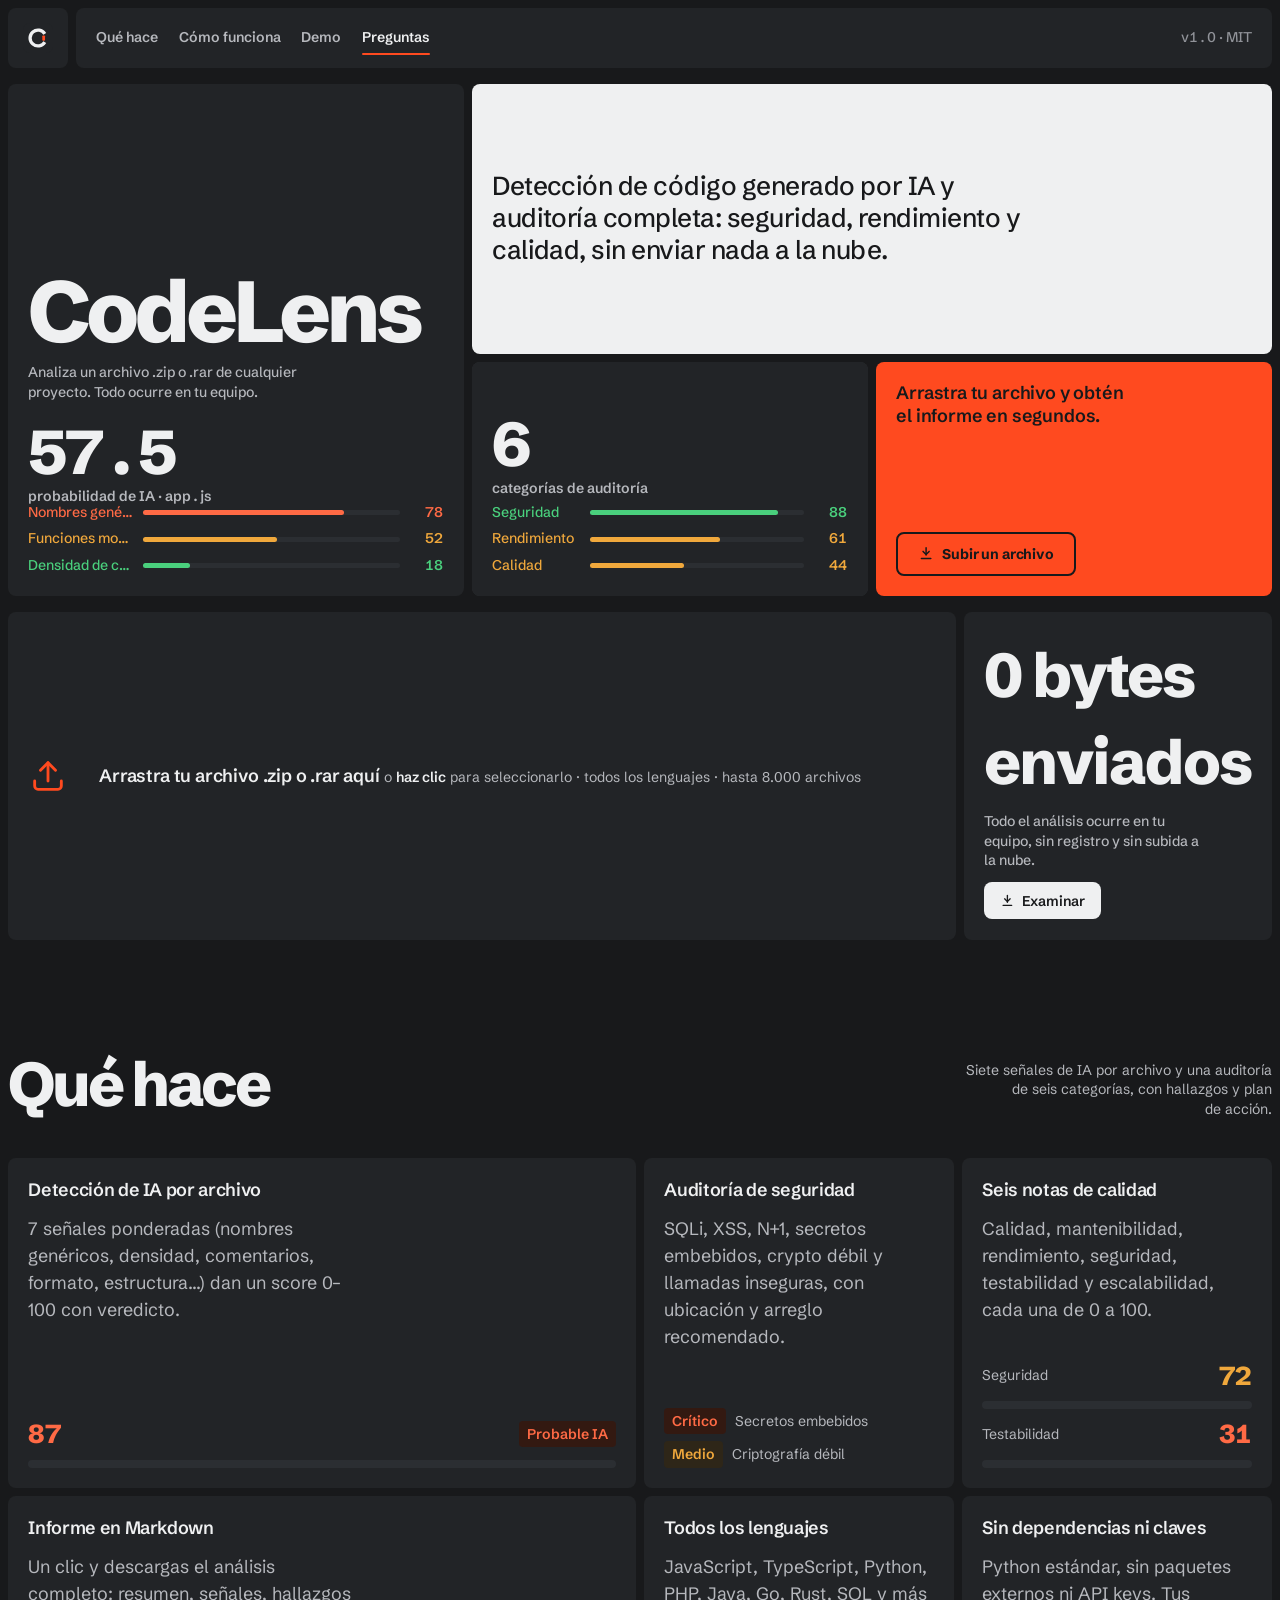
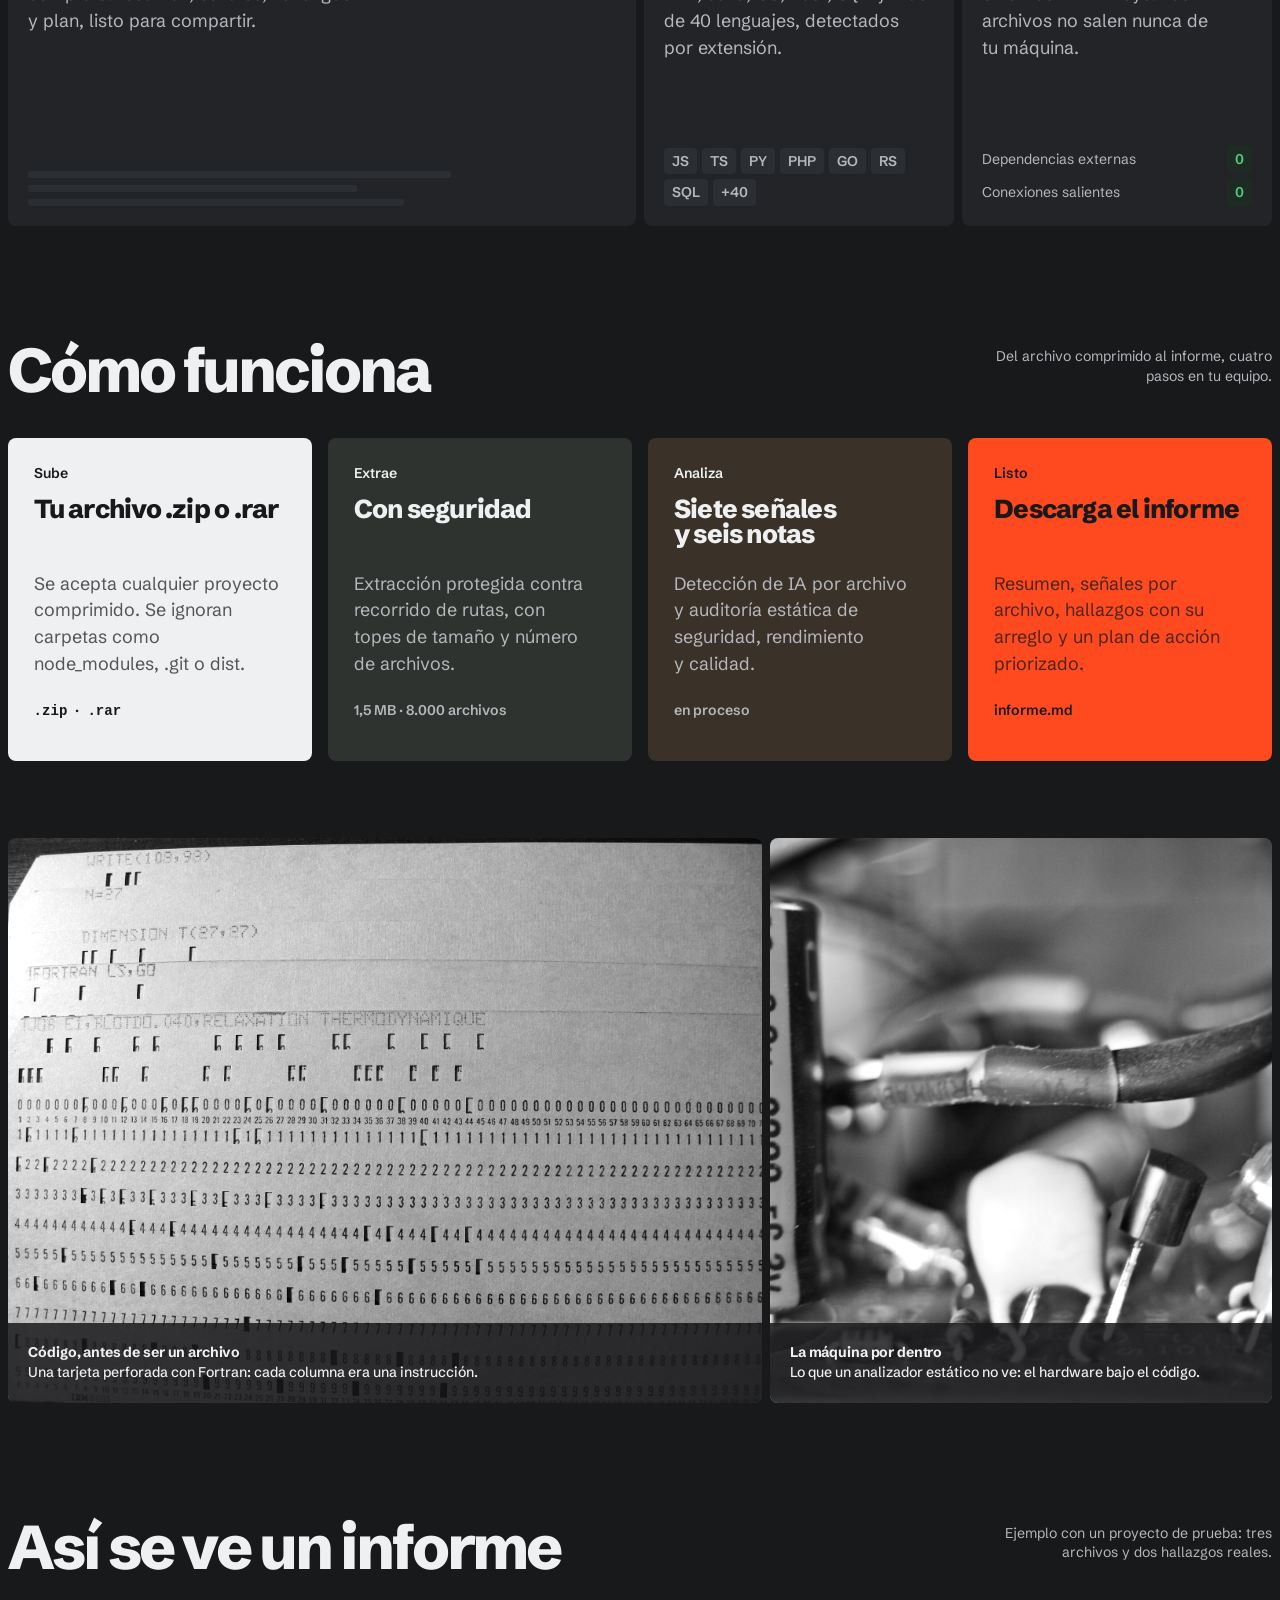
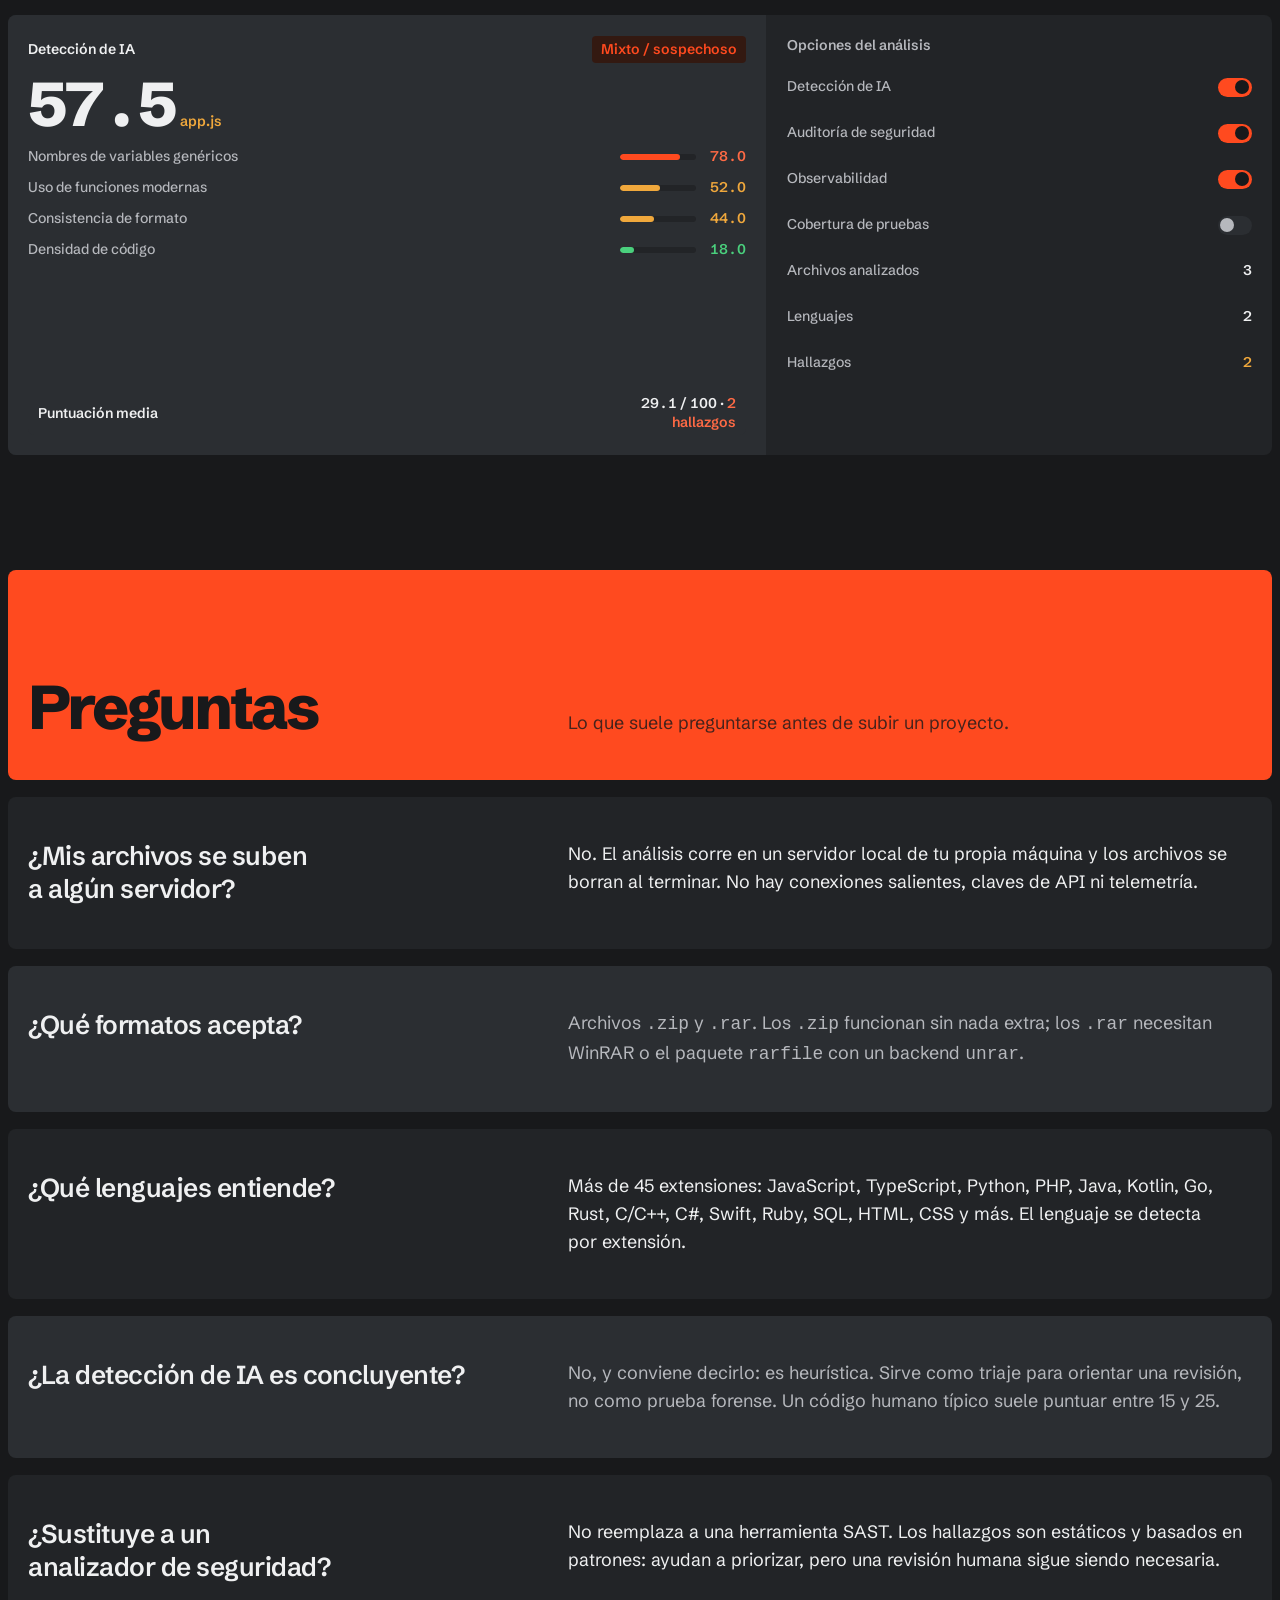
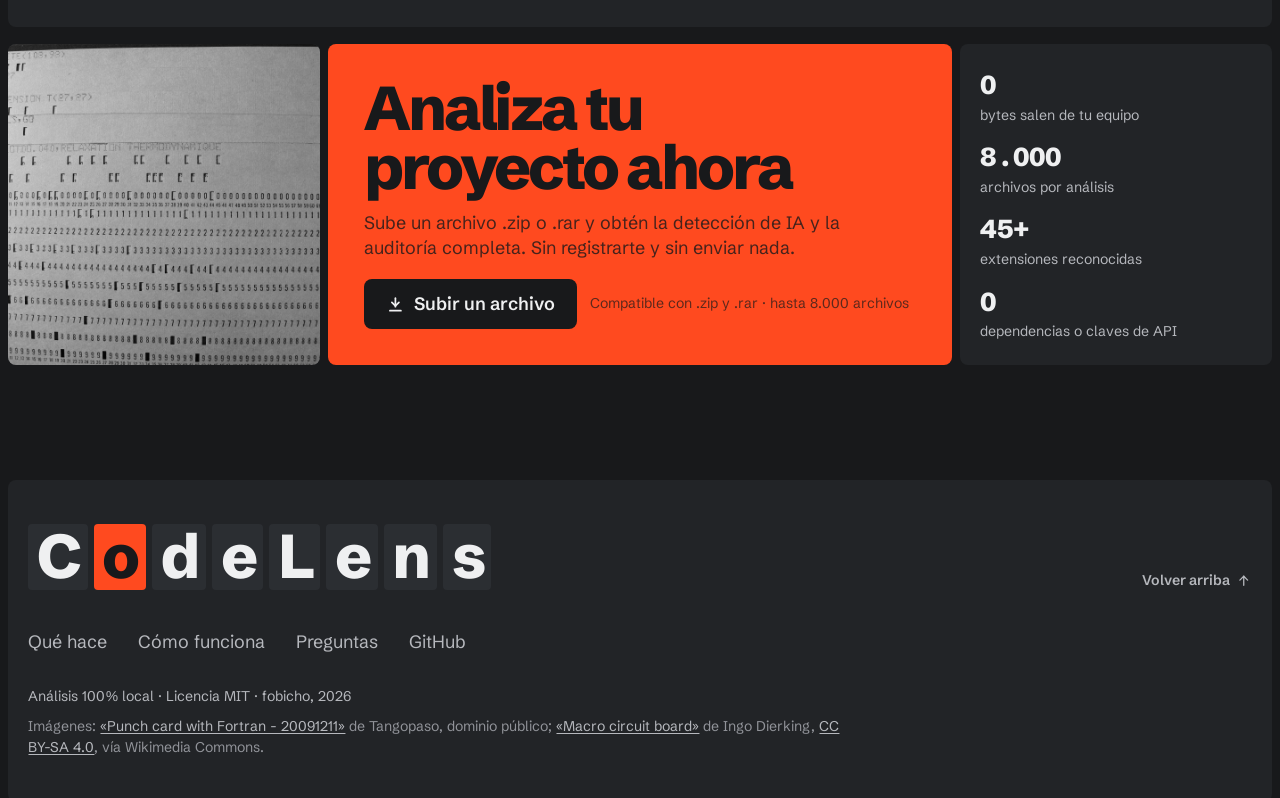
==== commit 37c516d2: "fix: cambios menores a datos inconsistentes" ====
--- a/index.html
+++ b/index.html
@@ -322,9 +322,9 @@
       <a href="#features">Qué hace</a>
       <a href="#como-funciona">Cómo funciona</a>
       <a href="#preguntas">Preguntas</a>
-      <a href="https://github.com" target="_blank" rel="noopener">GitHub</a>
+      <a href="https://github.com/fobicho/CodeLens" target="_blank" rel="noopener">GitHub</a>
     </nav>
-    <p class="footer-legal">Análisis 100% local · Licencia MIT · Juan Castro, 2024</p>
+    <p class="footer-legal">Análisis 100% local · Licencia MIT · fobicho, 2026</p>
     <p class="footer-credits">
       Imágenes: <a href="https://commons.wikimedia.org/wiki/File:Punch_card_with_Fortran_-_20091211.jpg" target="_blank" rel="noopener">«Punch card with Fortran - 20091211»</a> de Tangopaso, dominio público; <a href="https://commons.wikimedia.org/wiki/File:Macro_circuit_board.JPG" target="_blank" rel="noopener">«Macro circuit board»</a> de Ingo Dierking, <a href="https://creativecommons.org/licenses/by-sa/4.0" target="_blank" rel="noopener">CC BY-SA 4.0</a>, vía Wikimedia Commons.
     </p>
